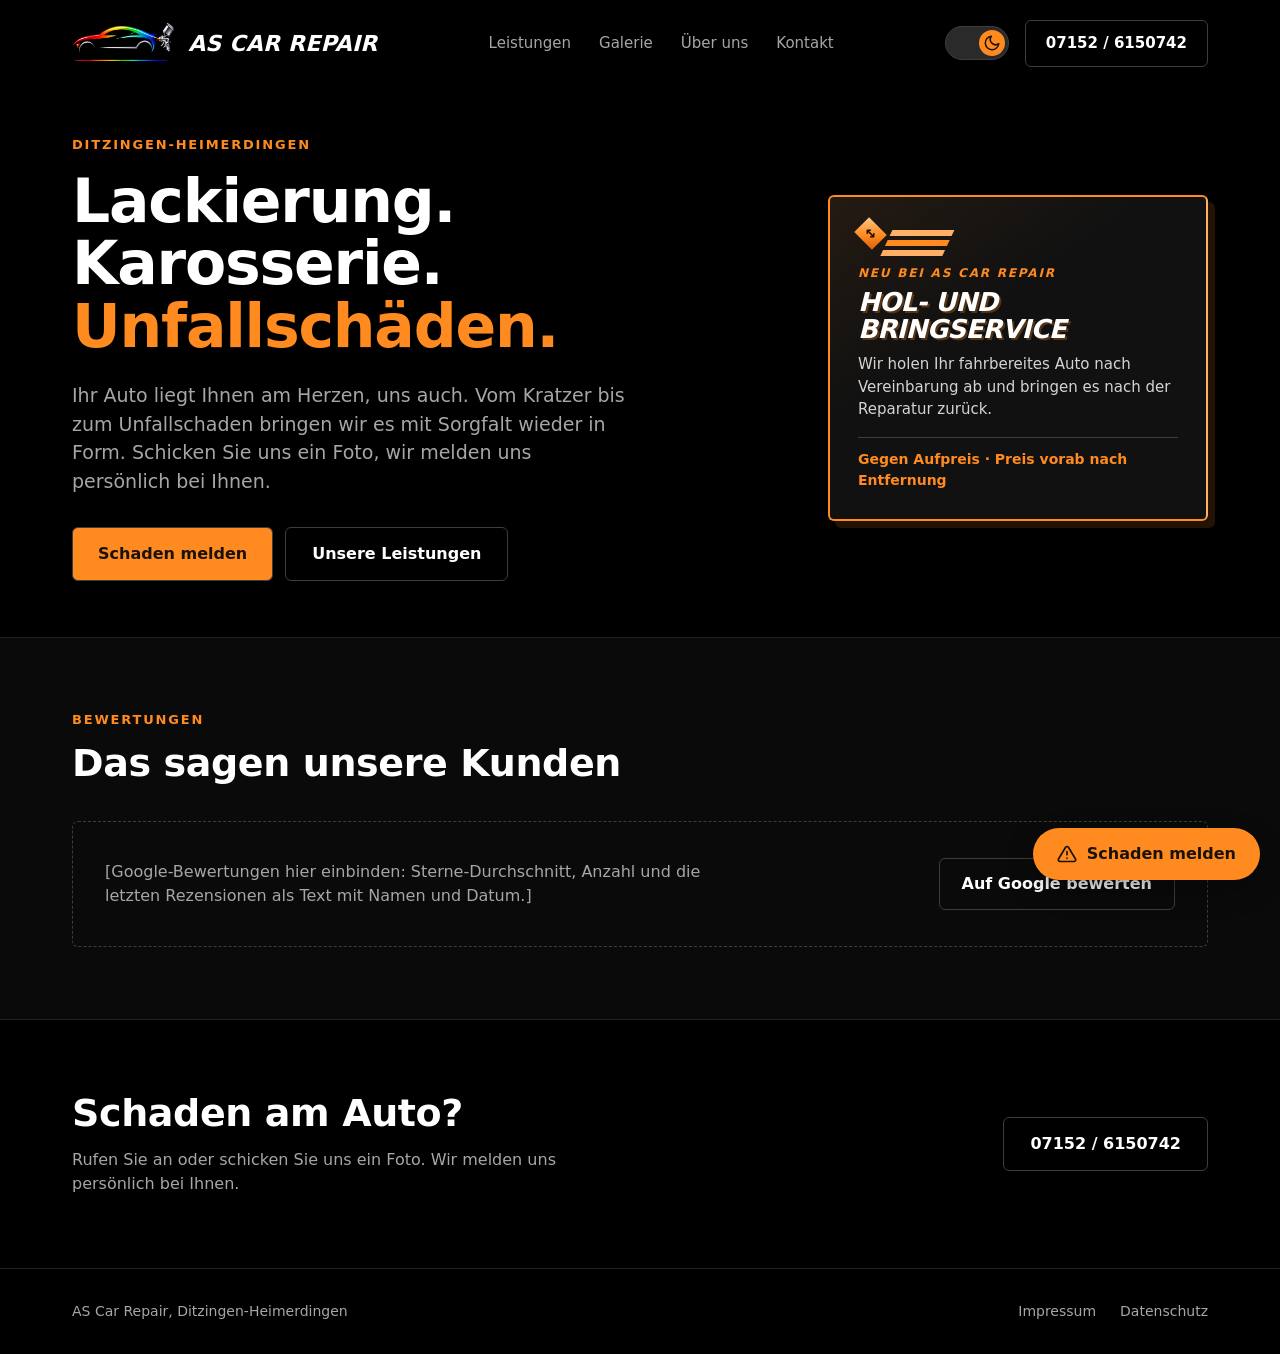
==== index.html @ 341b3e5f "Neues Farbschema: Schwarz und Weiß als Grundfarben, Orange als Akzent Co-Authored-By: Claude Sonnet " ====
<!doctype html>
<html lang="de" data-theme="dark">
<head>
<meta charset="utf-8">
<meta name="viewport" content="width=device-width, initial-scale=1">
<meta http-equiv="Content-Security-Policy" content="default-src 'none'; img-src 'self' data:; style-src 'self' 'unsafe-inline'; script-src 'self'; connect-src 'none'; base-uri 'none'; form-action 'none'">
<title>AS Car Repair Ditzingen-Heimerdingen | Lackierung und Karosserie</title>
<meta name="description" content="Kfz-Werkstatt in Ditzingen-Heimerdingen: Fahrzeuglackierung, Karosserieinstandsetzung, Unfallschäden, Felgenreparatur und Oldtimer-Restauration.">
<!-- Vor dem Livegang auf "index, follow" stellen, sobald alle Platzhalter ersetzt sind -->
<meta name="robots" content="noindex, nofollow">
<link rel="canonical" href="https://gkstgt.github.io/as-car-repair/">
<meta name="theme-color" content="#000000">
<link rel="icon" href="favicon.ico" sizes="any">
<link rel="icon" type="image/png" sizes="32x32" href="assets/favicon-32.png">
<link rel="apple-touch-icon" href="assets/apple-touch-icon.png">
<meta property="og:type" content="website">
<meta property="og:locale" content="de_DE">
<meta property="og:site_name" content="AS Car Repair">
<meta property="og:title" content="AS Car Repair Ditzingen-Heimerdingen | Lackierung und Karosserie">
<meta property="og:description" content="Kfz-Werkstatt in Ditzingen-Heimerdingen: Fahrzeuglackierung, Karosserieinstandsetzung, Unfallschäden, Felgenreparatur und Oldtimer-Restauration.">
<meta property="og:url" content="https://gkstgt.github.io/as-car-repair/">
<meta property="og:image" content="https://gkstgt.github.io/as-car-repair/assets/og-image.png">
<meta property="og:image:width" content="1200">
<meta property="og:image:height" content="630">
<meta property="og:image:alt" content="AS Car Repair: Fahrzeug im Regenbogen-Farbverlauf mit Lackierpistole">
<meta name="twitter:card" content="summary_large_image">
<meta name="twitter:title" content="AS Car Repair Ditzingen-Heimerdingen | Lackierung und Karosserie">
<meta name="twitter:description" content="Kfz-Werkstatt in Ditzingen-Heimerdingen: Fahrzeuglackierung, Karosserieinstandsetzung, Unfallschäden, Felgenreparatur und Oldtimer-Restauration.">
<meta name="twitter:image" content="https://gkstgt.github.io/as-car-repair/assets/og-image.png">
<link rel="stylesheet" href="assets/site.css?v=logo-hover-fix">
<script src="assets/site.js"></script>

<script type="application/ld+json">
{
 "@context": "https://schema.org",
 "@graph": [
  {
   "@type": "WebSite",
   "@id": "https://gkstgt.github.io/as-car-repair/#website",
   "url": "https://gkstgt.github.io/as-car-repair/",
   "name": "AS Car Repair",
   "inLanguage": "de-DE",
   "publisher": {
    "@id": "https://gkstgt.github.io/as-car-repair/#business"
   }
  },
  {
   "@type": "AutoBodyShop",
   "@id": "https://gkstgt.github.io/as-car-repair/#business",
   "name": "AS Car Repair",
   "url": "https://gkstgt.github.io/as-car-repair/",
   "description": "Kfz-Werkstatt für Fahrzeuglackierung, Karosserieinstandsetzung und Unfallinstandsetzung in Ditzingen-Heimerdingen.",
   "logo": "https://gkstgt.github.io/as-car-repair/assets/logo-symbol.png",
   "image": "https://gkstgt.github.io/as-car-repair/assets/og-image.png",
   "telephone": "+49 7152 6150742",
   "email": "as.car@gmx.de",
   "address": {
    "@type": "PostalAddress",
    "streetAddress": "Otto-Hahn-Straße 2",
    "postalCode": "71254",
    "addressLocality": "Ditzingen",
    "addressRegion": "Baden-Württemberg",
    "addressCountry": "DE"
   },
   "openingHoursSpecification": [
    {
     "@type": "OpeningHoursSpecification",
     "dayOfWeek": [
      "Monday",
      "Tuesday",
      "Wednesday",
      "Thursday",
      "Friday"
     ],
     "opens": "08:00",
     "closes": "17:00"
    }
   ],
   "hasOfferCatalog": {
    "@type": "OfferCatalog",
    "name": "Leistungen",
    "itemListElement": [
     {
      "@type": "Offer",
      "itemOffered": {
       "@type": "Service",
       "name": "Fahrzeuglackierung"
      }
     },
     {
      "@type": "Offer",
      "itemOffered": {
       "@type": "Service",
       "name": "Unfallschäden und Smart Repair"
      }
     },
     {
      "@type": "Offer",
      "itemOffered": {
       "@type": "Service",
       "name": "Karosserieinstandsetzung und Aufbereitung"
      }
     },
     {
      "@type": "Offer",
      "itemOffered": {
       "@type": "Service",
       "name": "Felgenreparatur"
      }
     },
     {
      "@type": "Offer",
      "itemOffered": {
       "@type": "Service",
       "name": "Oldtimer-Restauration"
      }
     }
    ]
   }
  }
 ]
}
</script>
</head>
<body>
<div style="width:100%;box-sizing:border-box;background:var(--bg);color:var(--fg);font-family:system-ui,-apple-system,'Segoe UI',Roboto,Helvetica,Arial,sans-serif;line-height:1.5;container-type:inline-size">

<!-- Kopfzeile -->
<header style="max-width:1200px;margin:0 auto;padding:20px 32px;box-sizing:border-box;display:flex;flex-wrap:wrap;align-items:center;justify-content:space-between;gap:16px 32px">
<a href="index.html" aria-label="AS Car Repair, Startseite" style="display:flex;align-items:center;gap:14px;flex:0 0 auto">
<img src="assets/logo-symbol.png" alt="" width="102" height="40" style="display:block;height:40px;width:auto">
<span style="font-size:22px;font-weight:800;font-style:italic;letter-spacing:0.01em;color:var(--fg);white-space:nowrap">AS CAR REPAIR</span>
</a>
<nav aria-label="Hauptmenü" style="display:flex;flex-wrap:wrap;gap:8px 28px;font-size:15px;color:var(--muted)">
<a href="leistungen.html">Leistungen</a>
<a href="galerie.html">Galerie</a>
<a href="ueber-uns.html">Über uns</a>
<a href="kontakt.html">Kontakt</a>
</nav>
<div style="display:flex;align-items:center;gap:16px;flex:0 0 auto">
<button type="button" role="switch" id="theme-toggle" aria-checked="true" aria-label="Dunkelmodus" style="position:relative;display:block;flex:0 0 auto;width:64px;height:34px;padding:0;border:1px solid var(--border);border-radius:17px;background:var(--track);cursor:pointer">
<span style="position:absolute;top:3px;left:3px;width:26px;height:26px;border-radius:50%;background:var(--accent);transform:translateX(var(--knobx));transition:transform .55s cubic-bezier(.34,1.5,.5,1),background-color .45s ease;display:block">
<svg viewBox="0 0 24 24" width="18" height="18" fill="none" stroke="#1a1208" stroke-width="2" stroke-linecap="round" stroke-linejoin="round" aria-hidden="true" style="position:absolute;top:4px;left:4px;opacity:var(--sun);transform:rotate(var(--sunrot)) scale(var(--sunscale));transition:opacity .35s ease,transform .55s cubic-bezier(.34,1.3,.5,1)"><circle cx="12" cy="12" r="4"></circle><path d="M12 2v2M12 20v2M4.9 4.9l1.4 1.4M17.7 17.7l1.4 1.4M2 12h2M20 12h2M4.9 19.1l1.4-1.4M17.7 6.3l1.4-1.4"></path></svg>
<svg viewBox="0 0 24 24" width="18" height="18" fill="none" stroke="#1a1208" stroke-width="2" stroke-linecap="round" stroke-linejoin="round" aria-hidden="true" style="position:absolute;top:4px;left:4px;opacity:var(--moon);transform:rotate(var(--moonrot)) scale(var(--moonscale));transition:opacity .35s ease,transform .55s cubic-bezier(.34,1.3,.5,1)"><path d="M21 12.8A9 9 0 1 1 11.2 3a7 7 0 0 0 9.8 9.8z"></path></svg>
</span>
</button>
<a href="tel:+4971526150742" style="display:inline-block;padding:11px 20px;border:1px solid var(--border);border-radius:6px;font-weight:600;font-size:15px;color:var(--fg);white-space:nowrap">07152 / 6150742</a>
</div>
</header>

<main id="inhalt">
<section aria-labelledby="h-oben" id="oben" style="max-width:1200px;margin:0 auto;padding:48px 32px 56px;box-sizing:border-box">
<div style="display:flex;flex-wrap:wrap;align-items:center;gap:40px 48px">
<div style="flex:1 1 440px;min-width:0">
<div style="font-size:13px;font-weight:700;letter-spacing:0.14em;text-transform:uppercase;color:var(--acctext)">Ditzingen-Heimerdingen</div>
<h1 id="h-oben" style="margin:16px 0 0;font-size:clamp(34px,6cqi,60px);line-height:1.04;font-weight:800;letter-spacing:-0.02em;text-wrap:balance">
<span style="display:block">Lackierung.</span>
<span style="display:block">Karosserie.</span>
<span style="display:block;color:var(--acctext)">Unfallschäden.</span>
</h1>
<p style="margin:24px 0 0;max-width:46ch;font-size:19px;color:var(--muted)">Ihr Auto liegt Ihnen am Herzen, uns auch. Vom Kratzer bis zum Unfallschaden bringen wir es mit Sorgfalt wieder in Form. Schicken Sie uns ein Foto, wir melden uns persönlich bei Ihnen.</p>
<div style="margin-top:32px;display:flex;flex-wrap:wrap;gap:12px">
<a href="kontakt.html" style="display:inline-block;padding:14px 25px;border:1px solid var(--border);border-radius:6px;background:var(--accent);color:#1a1208;font-weight:700;font-size:16px">Schaden melden</a><a href="leistungen.html" style="display:inline-block;padding:14px 26px;border:1px solid var(--border);border-radius:6px;font-weight:600;font-size:16px;color:var(--fg)">Unsere Leistungen</a></div>
</div>
<aside aria-labelledby="h-holbring" style="flex:0 1 380px;min-width:0;box-sizing:border-box;padding:26px 28px 28px;border:2px solid var(--accent);border-right-color:#ffb066;border-radius:6px;background:linear-gradient(145deg,color-mix(in srgb,var(--accent) 8%,var(--surface)),var(--surface) 38%);box-shadow:7px 7px 0 color-mix(in srgb,var(--accent) 14%,transparent)">
<div aria-hidden="true" style="display:flex;align-items:center;gap:8px"><span style="display:flex;align-items:center;justify-content:center;width:25px;height:21px;transform:rotate(45deg);background:linear-gradient(135deg,#ffc58a,var(--accent) 55%,#d9620a);color:#1a1208;font-size:14px;font-weight:900">↔</span><span style="width:62px;height:6px;transform:skewX(-25deg);background:#ffb066;box-shadow:0 10px 0 var(--accent),0 20px 0 #ffb066"></span></div>
<div style="margin-top:20px;font-size:12px;font-weight:800;font-style:italic;letter-spacing:0.15em;color:var(--acctext)">NEU BEI AS CAR REPAIR</div>
<h2 id="h-holbring" style="margin:7px 0 10px;font-size:26px;line-height:1.05;font-weight:900;font-style:italic;letter-spacing:-0.025em;text-transform:uppercase;text-shadow:2px 2px 0 color-mix(in srgb,var(--accent) 28%,transparent)">Hol- und Bringservice</h2>
<p style="margin:0;color:var(--fg2);font-size:15px">Wir holen Ihr fahrbereites Auto nach Vereinbarung ab und bringen es nach der Reparatur zurück.</p>
<p style="margin:16px 0 0;padding-top:11px;border-top:1px solid var(--border);color:var(--acctext);font-size:14px;font-weight:800">Gegen Aufpreis · Preis vorab nach Entfernung</p>
</aside>
</div>
</section>
<section aria-labelledby="h-bewertungen" id="bewertungen" style="border-top:1px solid var(--line);background:var(--bg2)">
<div style="max-width:1200px;margin:0 auto;padding:72px 32px;box-sizing:border-box">
<div style="font-size:13px;font-weight:700;letter-spacing:0.14em;text-transform:uppercase;color:var(--acctext)">Bewertungen</div>
<h2 id="h-bewertungen" style="margin:12px 0 0;font-size:clamp(26px,3.2cqi,38px);line-height:1.15;font-weight:800;letter-spacing:-0.01em;text-wrap:balance">Das sagen unsere Kunden</h2>
<div style="margin-top:36px;padding:36px 32px;border:1px dashed var(--border);border-radius:6px;display:flex;flex-wrap:wrap;align-items:center;justify-content:space-between;gap:20px 32px">
<p style="margin:0;flex:1 1 380px;min-width:0;color:var(--muted);max-width:60ch">[Google-Bewertungen hier einbinden: Sterne-Durchschnitt, Anzahl und die letzten Rezensionen als Text mit Namen und Datum.]</p>
<a href="kontakt.html" style="flex:0 0 auto;display:inline-block;padding:13px 22px;border:1px solid var(--border);border-radius:6px;font-weight:600;color:var(--fg)">Auf Google bewerten</a>
</div>
</div>
</section>
<section aria-labelledby="h-cta" style="border-top:1px solid var(--line)"><div style="max-width:1200px;margin:0 auto;padding:72px 32px;box-sizing:border-box;display:flex;flex-wrap:wrap;align-items:center;justify-content:space-between;gap:24px 40px"><div style="flex:1 1 380px;min-width:0"><h2 id="h-cta" style="margin:0;font-size:clamp(26px,3.2cqi,38px);line-height:1.15;font-weight:800;letter-spacing:-0.01em;text-wrap:balance">Schaden am Auto?</h2><p style="margin:12px 0 0;color:var(--muted);max-width:52ch">Rufen Sie an oder schicken Sie uns ein Foto. Wir melden uns persönlich bei Ihnen.</p></div><div style="display:flex;flex-wrap:wrap;gap:12px"><a href="tel:+4971526150742" style="display:inline-block;padding:14px 26px;border:1px solid var(--border);border-radius:6px;font-weight:600;font-size:16px;color:var(--fg)">07152 / 6150742</a></div></div></section>
</main>

<!-- Fußzeile -->
<footer style="border-top:1px solid var(--line)">
<div style="max-width:1200px;margin:0 auto;padding:32px;box-sizing:border-box;display:flex;flex-wrap:wrap;align-items:center;justify-content:space-between;gap:16px 32px;font-size:14px;color:var(--muted)">
<div>AS Car Repair, Ditzingen-Heimerdingen</div>
<div style="display:flex;flex-wrap:wrap;gap:8px 24px">
<a href="impressum.html">Impressum</a>
<a href="datenschutz.html">Datenschutz</a>
</div>
</div>
</footer>

</div>
<div class="sm-dock">
<a class="sm-call" href="tel:+4971526150742" aria-label="Anrufen: 07152 6150742"><svg viewBox="0 0 24 24" width="20" height="20" fill="none" stroke="currentColor" stroke-width="2" stroke-linecap="round" stroke-linejoin="round" aria-hidden="true"><path d="M22 16.9v3a2 2 0 0 1-2.2 2 19.8 19.8 0 0 1-8.6-3.1 19.5 19.5 0 0 1-6-6A19.8 19.8 0 0 1 2.1 4.2 2 2 0 0 1 4.1 2h3a2 2 0 0 1 2 1.7c.1 1 .4 1.9.7 2.8a2 2 0 0 1-.5 2.1L8.1 9.9a16 16 0 0 0 6 6l1.3-1.3a2 2 0 0 1 2.1-.4c.9.3 1.8.6 2.8.7a2 2 0 0 1 1.7 2z"/></svg><span>Anrufen</span></a>
<a class="sm-btn" href="kontakt.html"><svg viewBox="0 0 24 24" width="20" height="20" fill="none" stroke="currentColor" stroke-width="2" stroke-linecap="round" stroke-linejoin="round" aria-hidden="true"><path d="M10.3 3.9 1.8 18a2 2 0 0 0 1.7 3h17a2 2 0 0 0 1.7-3L13.7 3.9a2 2 0 0 0-3.4 0z"/><path d="M12 9v4M12 17h.01"/></svg><span>Schaden melden</span></a>
</div>
</body>
</html>
---- assets/site.css ----
:root{--accent:#ff8a1f;color-scheme:dark;
--bg:#000000;--bg2:#0a0a0a;--surface:#111111;--hatch1:#181818;--hatch2:#111111;--line:#222222;--line2:#2a2a2a;--border:#3d3d3d;--fg:#ffffff;--fg2:#d4d4d4;--muted:#a6a6a6;--acctext:var(--accent);--hover:#ffffff;--track:#2a2a2a;--glass:rgba(255,255,255,.06);--glass-hover:rgba(255,255,255,.10);--glassborder:rgba(255,255,255,.22);--knobx:30px;--moon:1;--moonrot:0deg;--moonscale:1;--sun:0;--sunrot:-90deg;--sunscale:0.4}
:root[data-theme="light"]{color-scheme:light;
--bg:#ffffff;--bg2:#f5f5f5;--surface:#ffffff;--hatch1:#e8e8e8;--hatch2:#f0f0f0;--line:#e3e3e3;--line2:#d9d9d9;--border:#bdbdbd;--fg:#000000;--fg2:#2b2b2b;--muted:#595959;--acctext:color-mix(in srgb,var(--accent) 62%,#000000);--hover:#000000;--track:#d9d9d9;--glass:rgba(255,255,255,.55);--glass-hover:rgba(255,255,255,.85);--glassborder:rgba(0,0,0,.16);--knobx:0px;--moon:0;--moonrot:90deg;--moonscale:0.4;--sun:1;--sunrot:0deg;--sunscale:1}
html{scroll-behavior:smooth}
body{margin:0;background:var(--bg)}
a{color:inherit;text-decoration:none}
a:hover{color:var(--hover)}
a:focus-visible,input:focus-visible,textarea:focus-visible,button:focus-visible{outline:2px solid var(--acctext);outline-offset:2px}
*{transition:background-color .45s ease,color .45s ease,border-color .45s ease}
.card{border:2px solid var(--glassborder);border-radius:16px;background:var(--glass);-webkit-backdrop-filter:blur(18px) saturate(1.5);backdrop-filter:blur(18px) saturate(1.5);transition:transform .35s cubic-bezier(.2,.8,.2,1),border-color .3s ease,box-shadow .35s ease,background-color .35s ease}
.card:hover{transform:translateY(-6px);border-color:var(--acctext);background:var(--glass-hover);box-shadow:0 20px 44px -16px rgba(0,0,0,.45),0 0 36px -8px var(--acctext)}
@media (prefers-reduced-motion:reduce){*{transition:none!important;scroll-behavior:auto}}
.legal{max-width:760px;margin:0 auto;padding:40px 32px 72px;box-sizing:border-box;line-height:1.65}
.legal h1{font-size:clamp(28px,6cqi,40px);line-height:1.1;font-weight:800;letter-spacing:-0.01em;margin:0 0 24px}
.legal h2{font-size:20px;font-weight:700;margin:36px 0 8px}
.legal p,.legal li{color:var(--fg2);margin:8px 0}
.legal ul{padding-left:22px}
.legal a{color:var(--acctext);text-decoration:underline}
.legal .note{padding:14px 16px;border:1px dashed var(--border);border-radius:6px;color:var(--muted);font-size:15px}


.card{overflow:hidden}

.svc-list{display:grid;grid-template-columns:repeat(6,minmax(0,1fr));gap:16px}
.svc{grid-column:span 2;position:relative;aspect-ratio:4/3;min-width:0;cursor:pointer;outline:none}
.svc:nth-child(n+4){grid-column:span 3;aspect-ratio:2.2/1}
.svc .shot{position:absolute;inset:0;display:block;width:100%;height:100%;object-fit:cover;transition:transform .8s cubic-bezier(.2,.8,.2,1)}
.svc:hover .shot,.svc:focus-within .shot{transform:scale(1.06)}
.svc .info{position:absolute;left:0;right:0;bottom:0;padding:48px 22px 18px;background:linear-gradient(to top,rgba(0,0,0,.92) 0%,rgba(0,0,0,.7) 55%,transparent 100%);transition:padding-top .4s ease}
.svc h3{margin:0;font-size:19px;line-height:1.2;font-weight:700;color:#fff;text-wrap:balance}
.svc p{margin:0;max-height:0;opacity:0;overflow:hidden;color:rgba(255,255,255,.86);font-size:15px;line-height:1.55;transform:translateY(8px);transition:max-height .5s cubic-bezier(.2,.8,.2,1),opacity .35s ease,margin .4s ease,transform .5s cubic-bezier(.2,.8,.2,1)}
.svc:hover p,.svc:focus-within p,.svc:focus p{max-height:12em;opacity:1;margin-top:10px;transform:none}
.svc:hover .info,.svc:focus-within .info{background:linear-gradient(to top,rgba(0,0,0,.96) 0%,rgba(0,0,0,.9) 70%,rgba(0,0,0,.5) 100%)}
.svc .plus{position:absolute;top:14px;right:14px;width:30px;height:30px;border-radius:50%;background:rgba(0,0,0,.55);border:1px solid rgba(255,255,255,.4);color:#fff;display:flex;align-items:center;justify-content:center;font-size:18px;line-height:1;transition:transform .4s ease,background-color .3s}
.svc:hover .plus,.svc:focus-within .plus{transform:rotate(45deg);background:var(--accent);color:#1a1208;border-color:transparent}
.svc:focus-visible{box-shadow:0 0 0 3px var(--accent)}
@media (max-width:900px){.svc-list{grid-template-columns:repeat(2,minmax(0,1fr))}.svc,.svc:nth-child(n+4){grid-column:span 1;aspect-ratio:4/3}.svc:last-child{grid-column:span 2;aspect-ratio:16/9}}
@media (max-width:560px){.svc-list{grid-template-columns:minmax(0,1fr)}.svc:last-child{grid-column:span 1}.svc,.svc:nth-child(n+4),.svc:last-child{aspect-ratio:16/10}}
@media (max-width:480px){
header[style]{padding:14px 16px!important;gap:12px 16px!important}
header img{height:30px!important}
header a[aria-label] span{font-size:17px!important}
header nav{order:3;width:100%;gap:6px 20px!important;font-size:14px!important}
header a[href^="tel"]{padding:9px 14px!important;font-size:14px!important}
[style*="padding:72px 32px"]{padding:44px 20px!important}
[style*="padding:48px 32px 56px"]{padding:32px 20px 40px!important}
[style*="padding:36px 32px"]{padding:28px 20px!important}
.legal{padding:28px 20px 56px}
}
@media (max-width:360px){header a[aria-label] span{font-size:15px!important}}
@media (max-width:900px){header nav{order:3;width:100%}}
.legal h1{font-size:clamp(22px,7vw,40px);overflow-wrap:anywhere;hyphens:auto}
header a[aria-label^="AS Car Repair,"]{position:relative;z-index:1;transform-origin:left center;transition:transform .2s ease}
header a[aria-label^="AS Car Repair,"]:hover,header a[aria-label^="AS Car Repair,"]:focus-visible{transform:scale(1.15)}
header nav a{position:relative;padding:4px 0;transition:color .2s}
header nav a:hover,header nav a[aria-current]{color:var(--fg)}
header nav a[aria-current]::after{content:"";position:absolute;left:0;right:0;bottom:-2px;height:2px;border-radius:2px;background:var(--accent)}
.gal{margin-top:36px;display:grid;grid-template-columns:repeat(auto-fill,minmax(min(100%,260px),1fr));gap:16px}
.gal-item{margin:0;overflow:hidden;border-radius:12px;border:1px solid var(--line2)}
.gal-item img{display:block;width:100%;aspect-ratio:4/3;object-fit:cover;transition:transform .6s cubic-bezier(.2,.8,.2,1)}
.gal-item:hover img{transform:scale(1.05)}
.gal-ph{aspect-ratio:4/3;display:flex;align-items:center;justify-content:center;text-align:center;padding:16px;box-sizing:border-box;color:var(--muted);font-size:15px;background:repeating-linear-gradient(135deg,var(--hatch1) 0 14px,var(--hatch2) 14px 28px)}
.svc{scroll-margin-top:24px}
.sm-dock{position:fixed;z-index:50;right:max(20px,env(safe-area-inset-right,0px));bottom:max(20px,env(safe-area-inset-bottom,0px));display:flex;gap:10px;align-items:stretch}
.sm-btn,.sm-call{display:inline-flex;align-items:center;justify-content:center;gap:10px;border-radius:999px;font-weight:700;font-size:16px;line-height:1;white-space:nowrap;transition:transform .3s cubic-bezier(.2,.8,.2,1),box-shadow .3s ease,background-color .3s}
.sm-btn{padding:16px 24px;background:var(--accent);color:#1a1208;box-shadow:0 10px 30px -8px rgba(0,0,0,.55),0 0 0 0 var(--accent);animation:smpulse 3.2s ease-out infinite}
.sm-btn:hover{transform:translateY(-3px);box-shadow:0 16px 36px -8px rgba(0,0,0,.6),0 0 28px -4px var(--accent);animation:none}
.sm-call{display:none;padding:16px 20px;background:var(--surface);color:var(--fg);border:1px solid var(--border)}
@keyframes smpulse{0%{box-shadow:0 10px 30px -8px rgba(0,0,0,.55),0 0 0 0 color-mix(in srgb,var(--accent) 55%,transparent)}70%,100%{box-shadow:0 10px 30px -8px rgba(0,0,0,.55),0 0 0 16px transparent}}
@media (prefers-reduced-motion:reduce){.sm-btn{animation:none}}
@media (max-width:700px){
.sm-dock{left:0;right:0;bottom:0;padding:10px max(12px,env(safe-area-inset-right,0px)) max(10px,env(safe-area-inset-bottom,0px)) max(12px,env(safe-area-inset-left,0px));background:color-mix(in srgb,var(--bg) 82%,transparent);-webkit-backdrop-filter:blur(14px);backdrop-filter:blur(14px);border-top:1px solid var(--line2)}
.sm-btn{flex:1 1 auto;border-radius:12px;animation:none;box-shadow:none}
.sm-call{display:inline-flex;border-radius:12px}
.sm-call span{position:absolute;width:1px;height:1px;overflow:hidden;clip:rect(0 0 0 0)}
.sm-call{padding:16px 18px}
body{padding-bottom:84px}
}
.sm-dock{font-family:system-ui,-apple-system,'Segoe UI',Roboto,Helvetica,Arial,sans-serif}
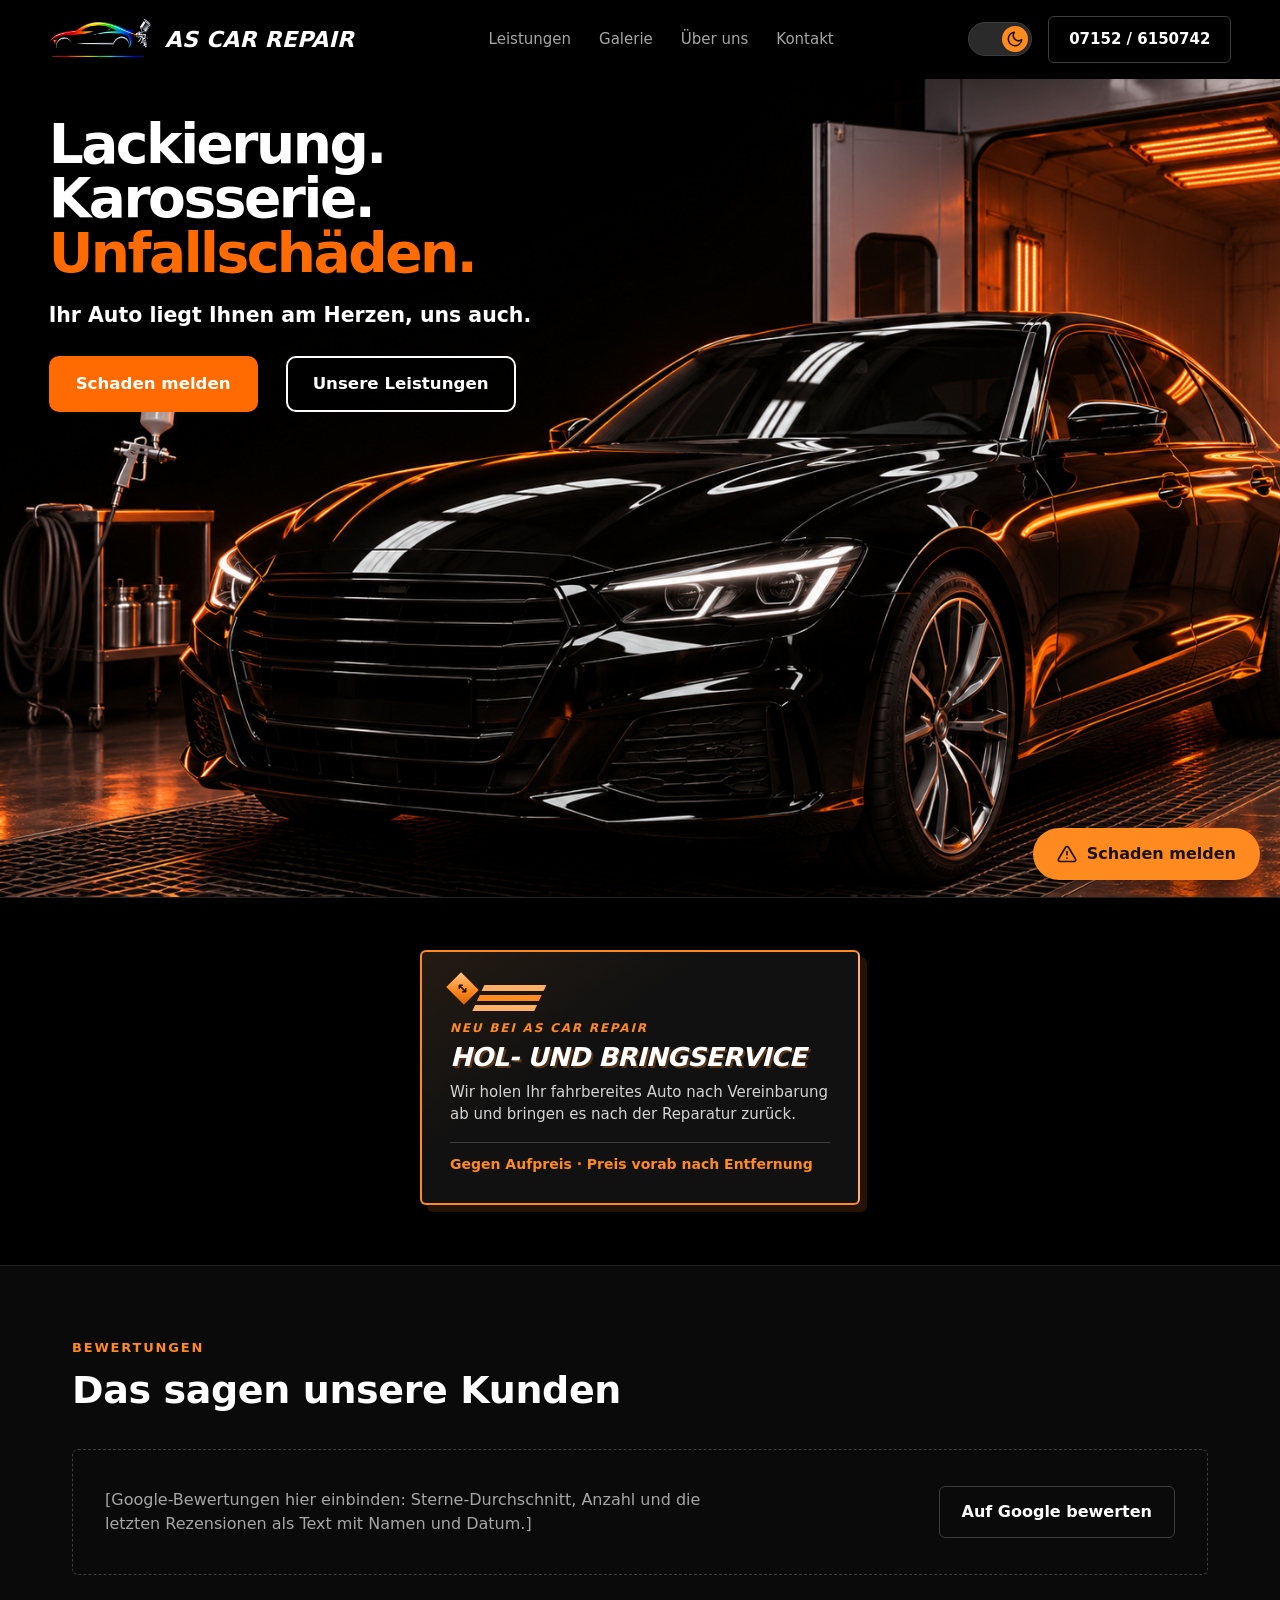
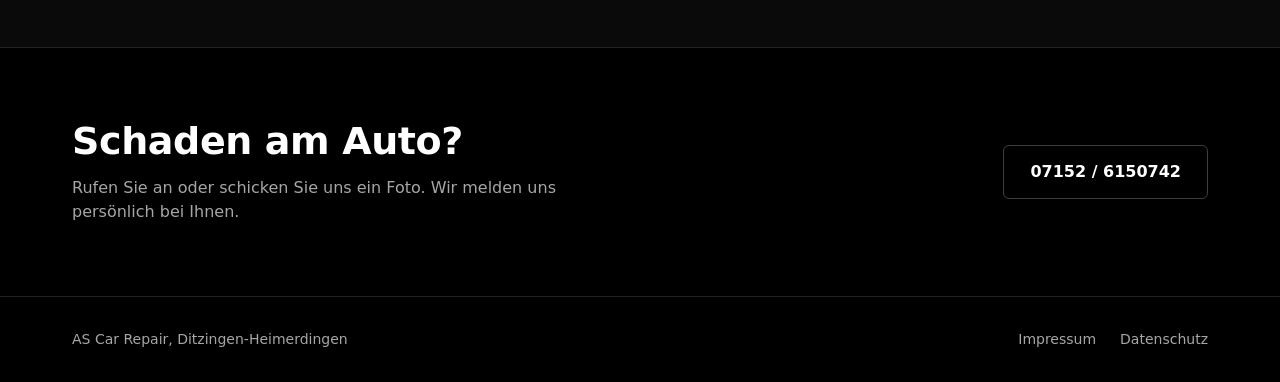
==== commit 2a11ffa4: "Startseite mit Bildmotiv für Hell- und Dunkelmodus" ====
--- a/index.html
+++ b/index.html
@@ -27,7 +27,7 @@
 <meta name="twitter:title" content="AS Car Repair Ditzingen-Heimerdingen | Lackierung und Karosserie">
 <meta name="twitter:description" content="Kfz-Werkstatt in Ditzingen-Heimerdingen: Fahrzeuglackierung, Karosserieinstandsetzung, Unfallschäden, Felgenreparatur und Oldtimer-Restauration.">
 <meta name="twitter:image" content="https://gkstgt.github.io/as-car-repair/assets/og-image.png">
-<link rel="stylesheet" href="assets/site.css?v=logo-hover-fix">
+<link rel="stylesheet" href="assets/site.css?v=hero-themes-1">
 <script src="assets/site.js"></script>
 
 <script type="application/ld+json">
@@ -126,7 +126,7 @@
 <div style="width:100%;box-sizing:border-box;background:var(--bg);color:var(--fg);font-family:system-ui,-apple-system,'Segoe UI',Roboto,Helvetica,Arial,sans-serif;line-height:1.5;container-type:inline-size">
 
 <!-- Kopfzeile -->
-<header style="max-width:1200px;margin:0 auto;padding:20px 32px;box-sizing:border-box;display:flex;flex-wrap:wrap;align-items:center;justify-content:space-between;gap:16px 32px">
+<header style="width:100%;margin:0 auto;padding:16px clamp(24px,3.8vw,64px);box-sizing:border-box;display:flex;flex-wrap:wrap;align-items:center;justify-content:space-between;gap:16px 32px">
 <a href="index.html" aria-label="AS Car Repair, Startseite" style="display:flex;align-items:center;gap:14px;flex:0 0 auto">
 <img src="assets/logo-symbol.png" alt="" width="102" height="40" style="display:block;height:40px;width:auto">
 <span style="font-size:22px;font-weight:800;font-style:italic;letter-spacing:0.01em;color:var(--fg);white-space:nowrap">AS CAR REPAIR</span>
@@ -149,27 +149,28 @@
 </header>
 
 <main id="inhalt">
-<section aria-labelledby="h-oben" id="oben" style="max-width:1200px;margin:0 auto;padding:48px 32px 56px;box-sizing:border-box">
-<div style="display:flex;flex-wrap:wrap;align-items:center;gap:40px 48px">
-<div style="flex:1 1 440px;min-width:0">
-<div style="font-size:13px;font-weight:700;letter-spacing:0.14em;text-transform:uppercase;color:var(--acctext)">Ditzingen-Heimerdingen</div>
-<h1 id="h-oben" style="margin:16px 0 0;font-size:clamp(34px,6cqi,60px);line-height:1.04;font-weight:800;letter-spacing:-0.02em;text-wrap:balance">
-<span style="display:block">Lackierung.</span>
-<span style="display:block">Karosserie.</span>
-<span style="display:block;color:var(--acctext)">Unfallschäden.</span>
+<section aria-labelledby="h-oben" id="oben" class="hero">
+<div class="hero-content">
+<h1 id="h-oben">
+<span>Lackierung.</span>
+<span>Karosserie.</span>
+<span class="hero-accent">Unfallschäden.</span>
 </h1>
-<p style="margin:24px 0 0;max-width:46ch;font-size:19px;color:var(--muted)">Ihr Auto liegt Ihnen am Herzen, uns auch. Vom Kratzer bis zum Unfallschaden bringen wir es mit Sorgfalt wieder in Form. Schicken Sie uns ein Foto, wir melden uns persönlich bei Ihnen.</p>
-<div style="margin-top:32px;display:flex;flex-wrap:wrap;gap:12px">
-<a href="kontakt.html" style="display:inline-block;padding:14px 25px;border:1px solid var(--border);border-radius:6px;background:var(--accent);color:#1a1208;font-weight:700;font-size:16px">Schaden melden</a><a href="leistungen.html" style="display:inline-block;padding:14px 26px;border:1px solid var(--border);border-radius:6px;font-weight:600;font-size:16px;color:var(--fg)">Unsere Leistungen</a></div>
-</div>
-<aside aria-labelledby="h-holbring" style="flex:0 1 380px;min-width:0;box-sizing:border-box;padding:26px 28px 28px;border:2px solid var(--accent);border-right-color:#ffb066;border-radius:6px;background:linear-gradient(145deg,color-mix(in srgb,var(--accent) 8%,var(--surface)),var(--surface) 38%);box-shadow:7px 7px 0 color-mix(in srgb,var(--accent) 14%,transparent)">
+<p>Ihr Auto liegt Ihnen am Herzen, uns auch.</p>
+<div class="hero-actions">
+<a class="hero-primary" href="kontakt.html">Schaden melden</a>
+<a class="hero-secondary" href="leistungen.html">Unsere Leistungen</a>
+</div>
+</div>
+</section>
+<section aria-labelledby="h-holbring" class="pickup-section">
+<aside class="pickup-card" aria-labelledby="h-holbring" style="box-sizing:border-box;padding:26px 28px 28px;border:2px solid var(--accent);border-right-color:#ffb066;border-radius:6px;background:linear-gradient(145deg,color-mix(in srgb,var(--accent) 8%,var(--surface)),var(--surface) 38%);box-shadow:7px 7px 0 color-mix(in srgb,var(--accent) 14%,transparent)">
 <div aria-hidden="true" style="display:flex;align-items:center;gap:8px"><span style="display:flex;align-items:center;justify-content:center;width:25px;height:21px;transform:rotate(45deg);background:linear-gradient(135deg,#ffc58a,var(--accent) 55%,#d9620a);color:#1a1208;font-size:14px;font-weight:900">↔</span><span style="width:62px;height:6px;transform:skewX(-25deg);background:#ffb066;box-shadow:0 10px 0 var(--accent),0 20px 0 #ffb066"></span></div>
 <div style="margin-top:20px;font-size:12px;font-weight:800;font-style:italic;letter-spacing:0.15em;color:var(--acctext)">NEU BEI AS CAR REPAIR</div>
 <h2 id="h-holbring" style="margin:7px 0 10px;font-size:26px;line-height:1.05;font-weight:900;font-style:italic;letter-spacing:-0.025em;text-transform:uppercase;text-shadow:2px 2px 0 color-mix(in srgb,var(--accent) 28%,transparent)">Hol- und Bringservice</h2>
 <p style="margin:0;color:var(--fg2);font-size:15px">Wir holen Ihr fahrbereites Auto nach Vereinbarung ab und bringen es nach der Reparatur zurück.</p>
 <p style="margin:16px 0 0;padding-top:11px;border-top:1px solid var(--border);color:var(--acctext);font-size:14px;font-weight:800">Gegen Aufpreis · Preis vorab nach Entfernung</p>
 </aside>
-</div>
 </section>
 <section aria-labelledby="h-bewertungen" id="bewertungen" style="border-top:1px solid var(--line);background:var(--bg2)">
 <div style="max-width:1200px;margin:0 auto;padding:72px 32px;box-sizing:border-box">
--- a/assets/site.css
+++ b/assets/site.css
@@ -78,3 +78,32 @@
 body{padding-bottom:84px}
 }
 .sm-dock{font-family:system-ui,-apple-system,'Segoe UI',Roboto,Helvetica,Arial,sans-serif}
+
+/* Startseite: eigenständige Bildwelt für beide Farbmodi. */
+.hero{position:relative;isolation:isolate;min-height:max(650px,calc(100svh - 82px));box-sizing:border-box;overflow:hidden;background-color:#000;background-image:url("hero-dark.png");background-size:cover;background-position:center center;color:#fff}
+:root[data-theme="light"] .hero{background-color:#fff;background-image:url("hero-light.png");color:#000}
+.hero-content{position:relative;z-index:1;width:min(100%,780px);box-sizing:border-box;padding:clamp(32px,3vw,54px) clamp(24px,3.8vw,64px) 80px}
+.hero h1{margin:0;font-size:clamp(42px,4.3vw,76px);font-weight:850;line-height:.99;letter-spacing:-.045em}
+.hero h1 span{display:block}
+.hero .hero-accent{color:#ff6b00}
+.hero p{margin:22px 0 0;font-size:clamp(18px,1.6vw,26px);font-weight:550;line-height:1.35}
+.hero-actions{display:flex;flex-wrap:wrap;gap:16px 28px;margin-top:26px}
+.hero-actions a{display:inline-flex;min-height:56px;box-sizing:border-box;align-items:center;justify-content:center;padding:10px 25px;border:2px solid currentColor;border-radius:10px;font-size:clamp(16px,1.3vw,21px);font-weight:700;line-height:1.2;transition:transform .2s ease,background-color .2s ease,color .2s ease}
+.hero-actions a:hover{transform:translateY(-2px)}
+.hero-actions .hero-primary{border-color:#ff6b00;background:#ff6b00;color:#fff}
+.hero-actions .hero-primary:hover{background:#e65e00;border-color:#e65e00;color:#fff}
+.hero-actions .hero-secondary{background:color-mix(in srgb,var(--bg) 52%,transparent);color:inherit}
+.hero-actions .hero-secondary:hover{background:color-mix(in srgb,var(--bg) 80%,transparent);color:inherit}
+.pickup-section{display:flex;justify-content:center;padding:52px 24px 60px;background:var(--bg);border-top:1px solid var(--line)}
+.pickup-card{width:min(100%,440px)}
+@media (max-width:700px){
+.hero{min-height:660px;background-size:auto 65%;background-repeat:no-repeat;background-position:55% bottom}
+.hero::before{content:"";position:absolute;inset:0;z-index:0;background:linear-gradient(to bottom,var(--bg) 0%,var(--bg) 32%,color-mix(in srgb,var(--bg) 88%,transparent) 48%,transparent 69%)}
+.hero-content{padding:34px 22px 0}
+.hero h1{font-size:clamp(34px,9vw,52px);line-height:1.02}
+.hero p{font-size:18px;max-width:32ch}
+.hero-actions{gap:10px;margin-top:22px}
+.hero-actions a{min-height:46px;padding:9px 15px;font-size:15px;border-radius:8px}
+.pickup-section{padding:34px 20px 42px}
+}
+@media (max-width:380px){.hero{min-height:620px;background-size:auto 59%}.hero-actions a{font-size:14px;padding:8px 11px}}
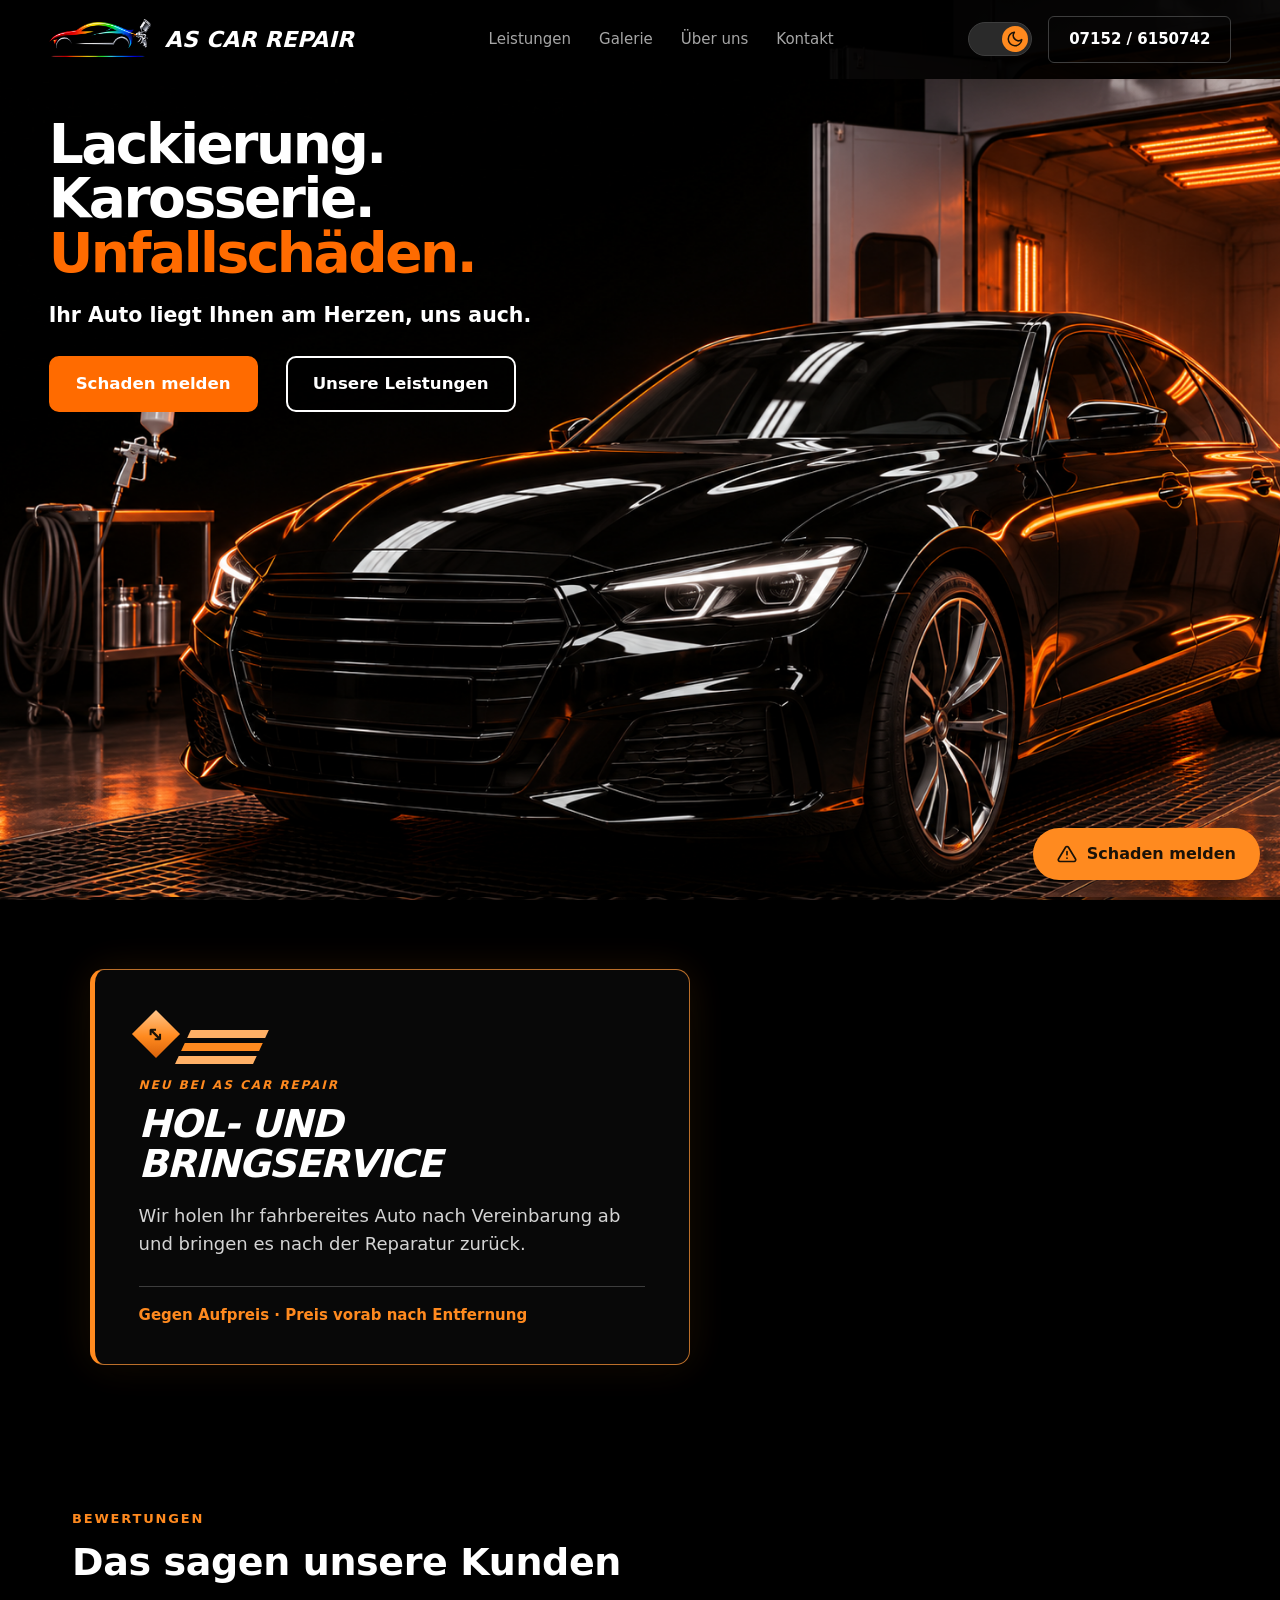
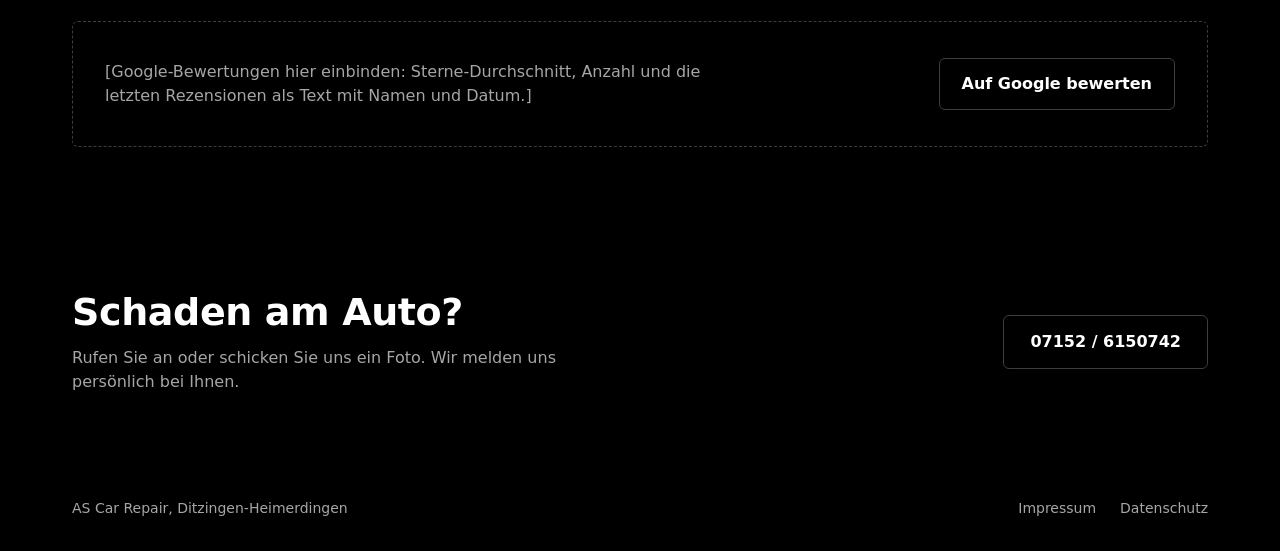
==== commit 301cfcf1: "Startseite mit durchgehender Werkstattszene und Servicekarte" ====
--- a/index.html
+++ b/index.html
@@ -27,7 +27,7 @@
 <meta name="twitter:title" content="AS Car Repair Ditzingen-Heimerdingen | Lackierung und Karosserie">
 <meta name="twitter:description" content="Kfz-Werkstatt in Ditzingen-Heimerdingen: Fahrzeuglackierung, Karosserieinstandsetzung, Unfallschäden, Felgenreparatur und Oldtimer-Restauration.">
 <meta name="twitter:image" content="https://gkstgt.github.io/as-car-repair/assets/og-image.png">
-<link rel="stylesheet" href="assets/site.css?v=hero-themes-1">
+<link rel="stylesheet" href="assets/site.css?v=full-scene-1">
 <script src="assets/site.js"></script>
 
 <script type="application/ld+json">
@@ -122,8 +122,8 @@
 }
 </script>
 </head>
-<body>
-<div style="width:100%;box-sizing:border-box;background:var(--bg);color:var(--fg);font-family:system-ui,-apple-system,'Segoe UI',Roboto,Helvetica,Arial,sans-serif;line-height:1.5;container-type:inline-size">
+<body class="interior-body home-body">
+<div class="interior-page" style="width:100%;box-sizing:border-box;background:var(--bg);color:var(--fg);font-family:system-ui,-apple-system,'Segoe UI',Roboto,Helvetica,Arial,sans-serif;line-height:1.5;container-type:inline-size">
 
 <!-- Kopfzeile -->
 <header style="width:100%;margin:0 auto;padding:16px clamp(24px,3.8vw,64px);box-sizing:border-box;display:flex;flex-wrap:wrap;align-items:center;justify-content:space-between;gap:16px 32px">
@@ -164,12 +164,12 @@
 </div>
 </section>
 <section aria-labelledby="h-holbring" class="pickup-section">
-<aside class="pickup-card" aria-labelledby="h-holbring" style="box-sizing:border-box;padding:26px 28px 28px;border:2px solid var(--accent);border-right-color:#ffb066;border-radius:6px;background:linear-gradient(145deg,color-mix(in srgb,var(--accent) 8%,var(--surface)),var(--surface) 38%);box-shadow:7px 7px 0 color-mix(in srgb,var(--accent) 14%,transparent)">
-<div aria-hidden="true" style="display:flex;align-items:center;gap:8px"><span style="display:flex;align-items:center;justify-content:center;width:25px;height:21px;transform:rotate(45deg);background:linear-gradient(135deg,#ffc58a,var(--accent) 55%,#d9620a);color:#1a1208;font-size:14px;font-weight:900">↔</span><span style="width:62px;height:6px;transform:skewX(-25deg);background:#ffb066;box-shadow:0 10px 0 var(--accent),0 20px 0 #ffb066"></span></div>
-<div style="margin-top:20px;font-size:12px;font-weight:800;font-style:italic;letter-spacing:0.15em;color:var(--acctext)">NEU BEI AS CAR REPAIR</div>
-<h2 id="h-holbring" style="margin:7px 0 10px;font-size:26px;line-height:1.05;font-weight:900;font-style:italic;letter-spacing:-0.025em;text-transform:uppercase;text-shadow:2px 2px 0 color-mix(in srgb,var(--accent) 28%,transparent)">Hol- und Bringservice</h2>
-<p style="margin:0;color:var(--fg2);font-size:15px">Wir holen Ihr fahrbereites Auto nach Vereinbarung ab und bringen es nach der Reparatur zurück.</p>
-<p style="margin:16px 0 0;padding-top:11px;border-top:1px solid var(--border);color:var(--acctext);font-size:14px;font-weight:800">Gegen Aufpreis · Preis vorab nach Entfernung</p>
+<aside class="pickup-card" aria-labelledby="h-holbring">
+<div class="pickup-mark" aria-hidden="true"><span class="pickup-mark-arrow">↔</span><span class="pickup-mark-stripes"></span></div>
+<div class="pickup-eyebrow">NEU BEI AS CAR REPAIR</div>
+<h2 id="h-holbring">Hol- und Bringservice</h2>
+<p class="pickup-description">Wir holen Ihr fahrbereites Auto nach Vereinbarung ab und bringen es nach der Reparatur zurück.</p>
+<p class="pickup-price">Gegen Aufpreis · Preis vorab nach Entfernung</p>
 </aside>
 </section>
 <section aria-labelledby="h-bewertungen" id="bewertungen" style="border-top:1px solid var(--line);background:var(--bg2)">
--- a/assets/site.css
+++ b/assets/site.css
@@ -94,8 +94,16 @@
 .hero-actions .hero-primary:hover{background:#e65e00;border-color:#e65e00;color:#fff}
 .hero-actions .hero-secondary{background:color-mix(in srgb,var(--bg) 52%,transparent);color:inherit}
 .hero-actions .hero-secondary:hover{background:color-mix(in srgb,var(--bg) 80%,transparent);color:inherit}
-.pickup-section{display:flex;justify-content:center;padding:52px 24px 60px;background:var(--bg);border-top:1px solid var(--line)}
-.pickup-card{width:min(100%,440px)}
+.pickup-section{display:flex;align-items:center;min-height:520px;box-sizing:border-box;padding:72px clamp(32px,7vw,140px);background:transparent}
+.pickup-card{position:relative;width:min(100%,600px);box-sizing:border-box;padding:40px 44px 38px;border:1px solid color-mix(in srgb,var(--accent) 65%,var(--border));border-left:5px solid var(--accent);border-radius:14px;background:rgba(10,10,10,.84);-webkit-backdrop-filter:blur(14px);backdrop-filter:blur(14px);box-shadow:0 30px 70px rgba(0,0,0,.48),0 0 42px color-mix(in srgb,var(--accent) 12%,transparent)}
+:root[data-theme="light"] .pickup-card{background:rgba(255,255,255,.88);box-shadow:0 30px 70px rgba(0,0,0,.16),0 0 42px color-mix(in srgb,var(--accent) 12%,transparent)}
+.pickup-mark{display:flex;align-items:center;gap:16px;height:48px}
+.pickup-mark-arrow{display:flex;align-items:center;justify-content:center;width:34px;height:34px;transform:rotate(45deg);background:linear-gradient(135deg,#ffc58a,var(--accent) 55%,#d9620a);color:#1a1208;font-size:20px;font-weight:900}
+.pickup-mark-stripes{display:block;width:78px;height:8px;transform:skewX(-25deg);background:#ffb066;box-shadow:0 13px 0 var(--accent),0 26px 0 #ffb066}
+.pickup-eyebrow{margin-top:18px;color:var(--acctext);font-size:12px;font-style:italic;font-weight:800;letter-spacing:.16em}
+.pickup-card h2{margin:10px 0 18px;font-size:clamp(30px,3vw,43px);font-style:italic;font-weight:900;letter-spacing:-.035em;line-height:1.05;text-transform:uppercase;text-wrap:balance}
+.pickup-description{margin:0;max-width:45ch;color:var(--fg2);font-size:18px;line-height:1.55}
+.pickup-price{margin:28px 0 0;padding-top:17px;border-top:1px solid var(--border);color:var(--acctext);font-size:15px;font-weight:800}
 @media (max-width:700px){
 .hero{min-height:660px;background-size:auto 65%;background-repeat:no-repeat;background-position:55% bottom}
 .hero::before{content:"";position:absolute;inset:0;z-index:0;background:linear-gradient(to bottom,var(--bg) 0%,var(--bg) 32%,color-mix(in srgb,var(--bg) 88%,transparent) 48%,transparent 69%)}
@@ -104,6 +112,21 @@
 .hero p{font-size:18px;max-width:32ch}
 .hero-actions{gap:10px;margin-top:22px}
 .hero-actions a{min-height:46px;padding:9px 15px;font-size:15px;border-radius:8px}
-.pickup-section{padding:34px 20px 42px}
+.pickup-section{min-height:0;padding:48px 20px 54px}
+.pickup-card{padding:28px 27px 30px}
+.pickup-card h2{font-size:clamp(28px,7vw,36px)}
+.pickup-description{font-size:16px}
 }
 @media (max-width:380px){.hero{min-height:620px;background-size:auto 59%}.hero-actions a{font-size:14px;padding:8px 11px}}
+
+/* Unterseiten: leere Werkstatt mit 50 % Bildanteil vor dem jeweiligen Grundton. */
+body.interior-body{background-color:var(--bg);background-image:linear-gradient(rgba(0,0,0,.5),rgba(0,0,0,.5)),url("workshop-dark.png");background-position:center center;background-size:cover;background-repeat:no-repeat;background-attachment:fixed}
+:root[data-theme="light"] body.interior-body{background-image:linear-gradient(rgba(255,255,255,.5),rgba(255,255,255,.5)),url("workshop-light.png")}
+.interior-page{background:transparent!important}
+.interior-page #kontakt,.interior-page #arbeitsproben{background:transparent!important}
+
+/* Die Werkstattkulisse läuft auf der Startseite unter allen Abschnitten weiter. */
+.home-body header{background:color-mix(in srgb,var(--bg) 86%,transparent)}
+.home-body .pickup-section,.home-body #bewertungen,.home-body #bewertungen + section,.home-body footer{background:transparent!important;border-top:0!important}
+.home-body #bewertungen [style*="border:1px dashed"]{background:color-mix(in srgb,var(--bg) 82%,transparent);-webkit-backdrop-filter:blur(8px);backdrop-filter:blur(8px)}
+.home-body #bewertungen + section a[href^="tel"]{background:color-mix(in srgb,var(--bg) 78%,transparent)}
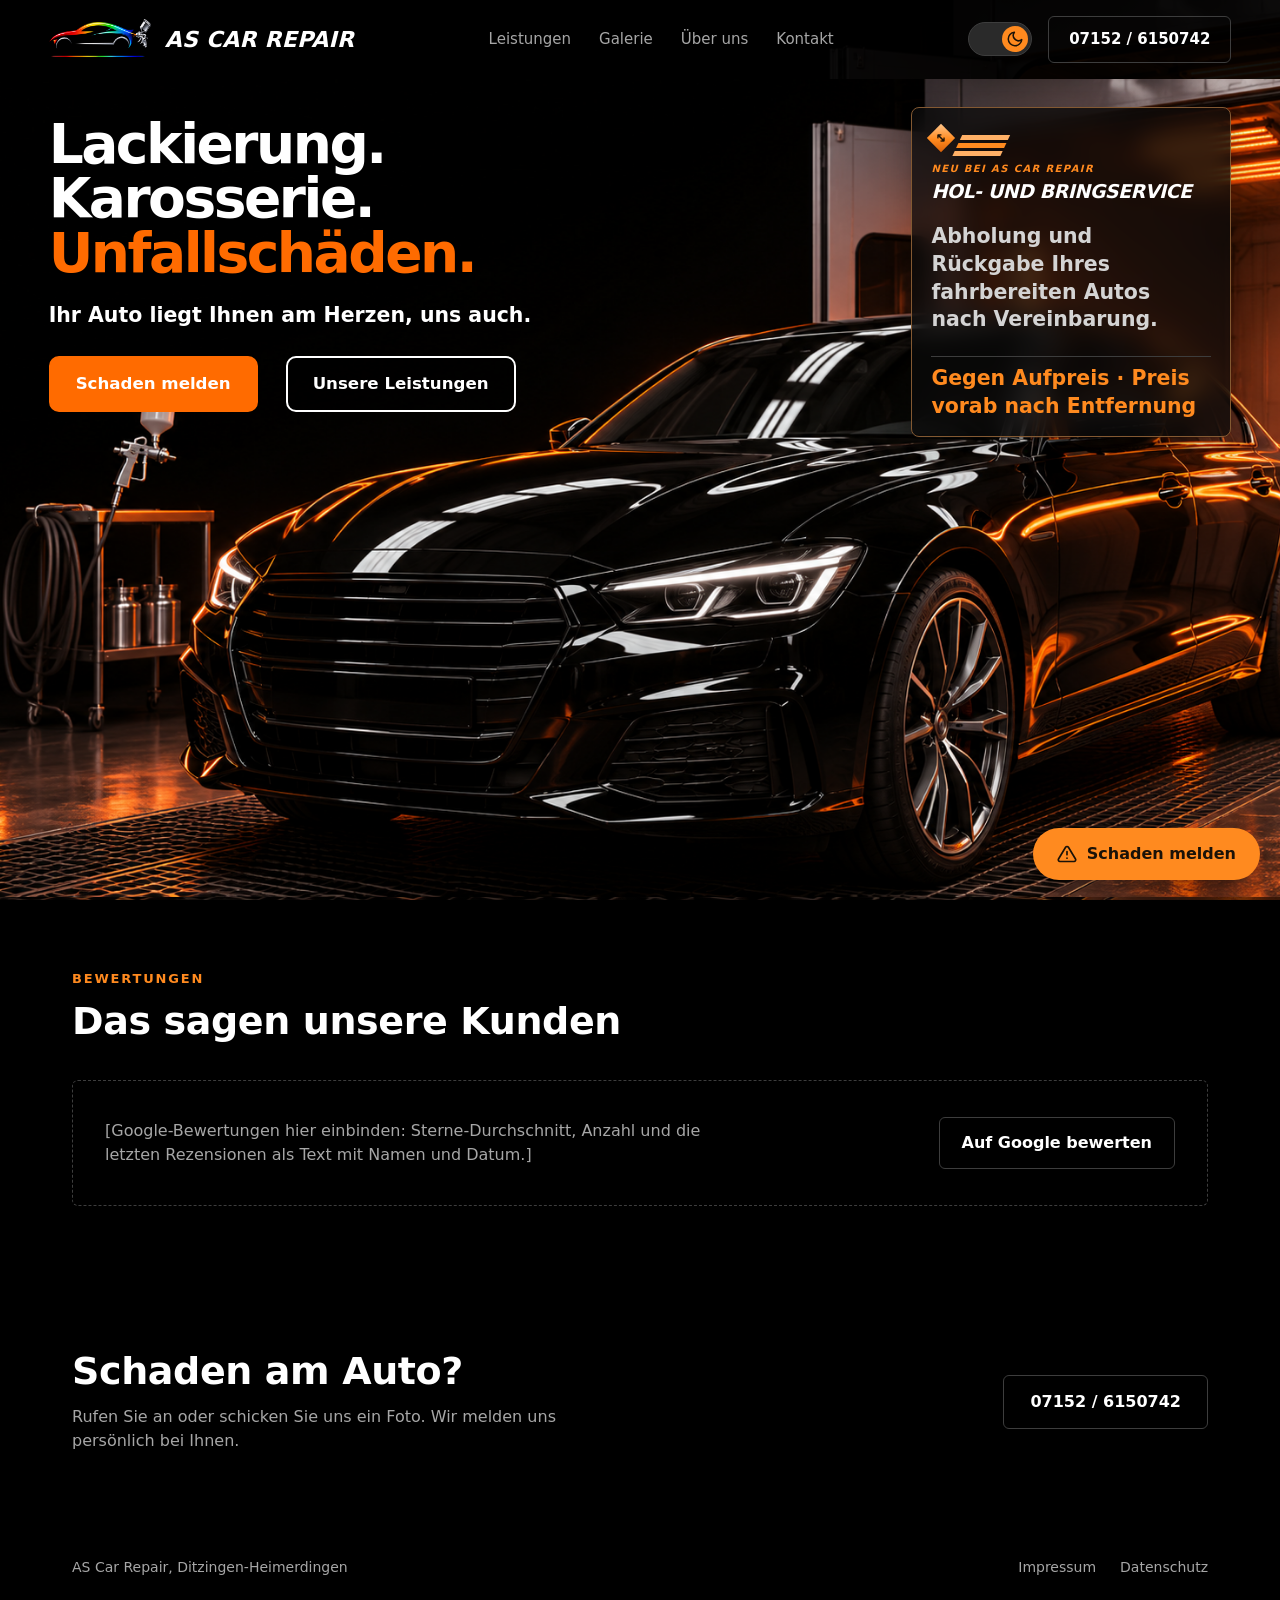
==== commit eeea3e0a: "Hol- und Bringservice dezent im Startbild platzieren" ====
--- a/index.html
+++ b/index.html
@@ -27,7 +27,7 @@
 <meta name="twitter:title" content="AS Car Repair Ditzingen-Heimerdingen | Lackierung und Karosserie">
 <meta name="twitter:description" content="Kfz-Werkstatt in Ditzingen-Heimerdingen: Fahrzeuglackierung, Karosserieinstandsetzung, Unfallschäden, Felgenreparatur und Oldtimer-Restauration.">
 <meta name="twitter:image" content="https://gkstgt.github.io/as-car-repair/assets/og-image.png">
-<link rel="stylesheet" href="assets/site.css?v=full-scene-1">
+<link rel="stylesheet" href="assets/site.css?v=service-hint-1">
 <script src="assets/site.js"></script>
 
 <script type="application/ld+json">
@@ -162,13 +162,11 @@
 <a class="hero-secondary" href="leistungen.html">Unsere Leistungen</a>
 </div>
 </div>
-</section>
-<section aria-labelledby="h-holbring" class="pickup-section">
 <aside class="pickup-card" aria-labelledby="h-holbring">
 <div class="pickup-mark" aria-hidden="true"><span class="pickup-mark-arrow">↔</span><span class="pickup-mark-stripes"></span></div>
 <div class="pickup-eyebrow">NEU BEI AS CAR REPAIR</div>
 <h2 id="h-holbring">Hol- und Bringservice</h2>
-<p class="pickup-description">Wir holen Ihr fahrbereites Auto nach Vereinbarung ab und bringen es nach der Reparatur zurück.</p>
+<p class="pickup-description">Abholung und Rückgabe Ihres fahrbereiten Autos nach Vereinbarung.</p>
 <p class="pickup-price">Gegen Aufpreis · Preis vorab nach Entfernung</p>
 </aside>
 </section>
--- a/assets/site.css
+++ b/assets/site.css
@@ -94,16 +94,16 @@
 .hero-actions .hero-primary:hover{background:#e65e00;border-color:#e65e00;color:#fff}
 .hero-actions .hero-secondary{background:color-mix(in srgb,var(--bg) 52%,transparent);color:inherit}
 .hero-actions .hero-secondary:hover{background:color-mix(in srgb,var(--bg) 80%,transparent);color:inherit}
-.pickup-section{display:flex;align-items:center;min-height:520px;box-sizing:border-box;padding:72px clamp(32px,7vw,140px);background:transparent}
-.pickup-card{position:relative;width:min(100%,600px);box-sizing:border-box;padding:40px 44px 38px;border:1px solid color-mix(in srgb,var(--accent) 65%,var(--border));border-left:5px solid var(--accent);border-radius:14px;background:rgba(10,10,10,.84);-webkit-backdrop-filter:blur(14px);backdrop-filter:blur(14px);box-shadow:0 30px 70px rgba(0,0,0,.48),0 0 42px color-mix(in srgb,var(--accent) 12%,transparent)}
-:root[data-theme="light"] .pickup-card{background:rgba(255,255,255,.88);box-shadow:0 30px 70px rgba(0,0,0,.16),0 0 42px color-mix(in srgb,var(--accent) 12%,transparent)}
-.pickup-mark{display:flex;align-items:center;gap:16px;height:48px}
-.pickup-mark-arrow{display:flex;align-items:center;justify-content:center;width:34px;height:34px;transform:rotate(45deg);background:linear-gradient(135deg,#ffc58a,var(--accent) 55%,#d9620a);color:#1a1208;font-size:20px;font-weight:900}
-.pickup-mark-stripes{display:block;width:78px;height:8px;transform:skewX(-25deg);background:#ffb066;box-shadow:0 13px 0 var(--accent),0 26px 0 #ffb066}
-.pickup-eyebrow{margin-top:18px;color:var(--acctext);font-size:12px;font-style:italic;font-weight:800;letter-spacing:.16em}
-.pickup-card h2{margin:10px 0 18px;font-size:clamp(30px,3vw,43px);font-style:italic;font-weight:900;letter-spacing:-.035em;line-height:1.05;text-transform:uppercase;text-wrap:balance}
-.pickup-description{margin:0;max-width:45ch;color:var(--fg2);font-size:18px;line-height:1.55}
-.pickup-price{margin:28px 0 0;padding-top:17px;border-top:1px solid var(--border);color:var(--acctext);font-size:15px;font-weight:800}
+.hero .pickup-card{position:absolute;z-index:2;top:28px;right:clamp(24px,3.8vw,64px);width:320px;box-sizing:border-box;padding:17px 19px 16px;border:1px solid color-mix(in srgb,var(--accent) 36%,var(--border));border-radius:8px;background:rgba(10,10,10,.74);-webkit-backdrop-filter:blur(12px);backdrop-filter:blur(12px);box-shadow:0 10px 26px rgba(0,0,0,.22)}
+:root[data-theme="light"] .hero .pickup-card{background:rgba(255,255,255,.82);box-shadow:0 10px 26px rgba(0,0,0,.1)}
+.pickup-mark{display:flex;align-items:center;gap:10px;height:26px}
+.pickup-mark-arrow{display:flex;align-items:center;justify-content:center;width:20px;height:20px;transform:rotate(45deg);background:linear-gradient(135deg,#ffc58a,var(--accent) 55%,#d9620a);color:#1a1208;font-size:13px;font-weight:900}
+.pickup-mark-stripes{display:block;width:48px;height:5px;transform:skewX(-25deg);background:#ffb066;box-shadow:0 8px 0 var(--accent),0 16px 0 #ffb066}
+.pickup-eyebrow{margin-top:10px;color:var(--acctext);font-size:10px;font-style:italic;font-weight:800;letter-spacing:.14em}
+.pickup-card h2{margin:5px 0 8px;font-size:19px;font-style:italic;font-weight:850;letter-spacing:-.025em;line-height:1.1;text-transform:uppercase}
+.pickup-description{margin:0;color:var(--fg2);font-size:13px;line-height:1.4}
+.pickup-price{margin:11px 0 0;padding-top:8px;border-top:1px solid var(--border);color:var(--acctext);font-size:12px;font-weight:750;line-height:1.3}
+@media (max-width:920px){.hero .pickup-card{position:relative;top:auto;right:auto;width:min(300px,calc(100% - 40px));margin:18px 20px 24px auto}}
 @media (max-width:700px){
 .hero{min-height:660px;background-size:auto 65%;background-repeat:no-repeat;background-position:55% bottom}
 .hero::before{content:"";position:absolute;inset:0;z-index:0;background:linear-gradient(to bottom,var(--bg) 0%,var(--bg) 32%,color-mix(in srgb,var(--bg) 88%,transparent) 48%,transparent 69%)}
@@ -112,10 +112,6 @@
 .hero p{font-size:18px;max-width:32ch}
 .hero-actions{gap:10px;margin-top:22px}
 .hero-actions a{min-height:46px;padding:9px 15px;font-size:15px;border-radius:8px}
-.pickup-section{min-height:0;padding:48px 20px 54px}
-.pickup-card{padding:28px 27px 30px}
-.pickup-card h2{font-size:clamp(28px,7vw,36px)}
-.pickup-description{font-size:16px}
 }
 @media (max-width:380px){.hero{min-height:620px;background-size:auto 59%}.hero-actions a{font-size:14px;padding:8px 11px}}
 
@@ -127,6 +123,6 @@
 
 /* Die Werkstattkulisse läuft auf der Startseite unter allen Abschnitten weiter. */
 .home-body header{background:color-mix(in srgb,var(--bg) 86%,transparent)}
-.home-body .pickup-section,.home-body #bewertungen,.home-body #bewertungen + section,.home-body footer{background:transparent!important;border-top:0!important}
+.home-body #bewertungen,.home-body #bewertungen + section,.home-body footer{background:transparent!important;border-top:0!important}
 .home-body #bewertungen [style*="border:1px dashed"]{background:color-mix(in srgb,var(--bg) 82%,transparent);-webkit-backdrop-filter:blur(8px);backdrop-filter:blur(8px)}
 .home-body #bewertungen + section a[href^="tel"]{background:color-mix(in srgb,var(--bg) 78%,transparent)}
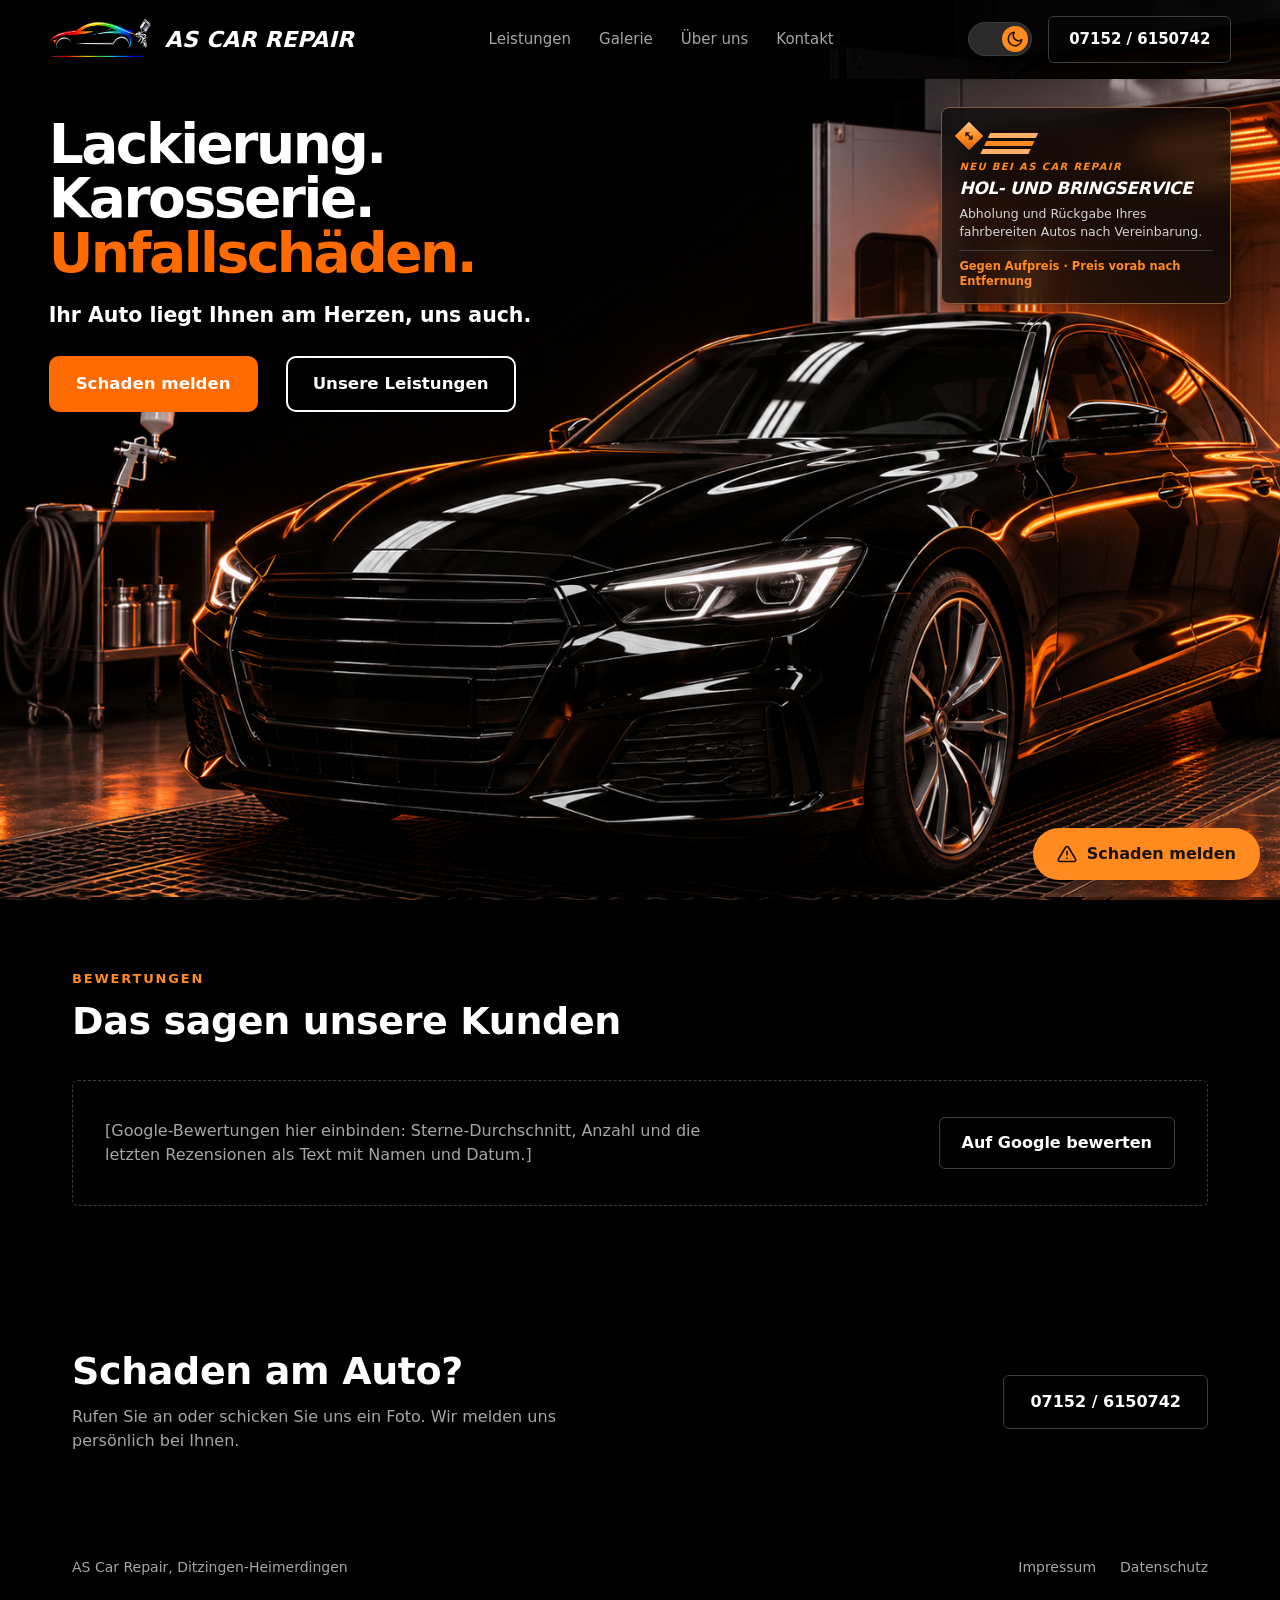
==== commit 96c2d4f9: "Service-Hinweis im Startbild kompakt halten" ====
--- a/index.html
+++ b/index.html
@@ -27,7 +27,7 @@
 <meta name="twitter:title" content="AS Car Repair Ditzingen-Heimerdingen | Lackierung und Karosserie">
 <meta name="twitter:description" content="Kfz-Werkstatt in Ditzingen-Heimerdingen: Fahrzeuglackierung, Karosserieinstandsetzung, Unfallschäden, Felgenreparatur und Oldtimer-Restauration.">
 <meta name="twitter:image" content="https://gkstgt.github.io/as-car-repair/assets/og-image.png">
-<link rel="stylesheet" href="assets/site.css?v=service-hint-1">
+<link rel="stylesheet" href="assets/site.css?v=service-hint-2">
 <script src="assets/site.js"></script>
 
 <script type="application/ld+json">
--- a/assets/site.css
+++ b/assets/site.css
@@ -94,15 +94,15 @@
 .hero-actions .hero-primary:hover{background:#e65e00;border-color:#e65e00;color:#fff}
 .hero-actions .hero-secondary{background:color-mix(in srgb,var(--bg) 52%,transparent);color:inherit}
 .hero-actions .hero-secondary:hover{background:color-mix(in srgb,var(--bg) 80%,transparent);color:inherit}
-.hero .pickup-card{position:absolute;z-index:2;top:28px;right:clamp(24px,3.8vw,64px);width:320px;box-sizing:border-box;padding:17px 19px 16px;border:1px solid color-mix(in srgb,var(--accent) 36%,var(--border));border-radius:8px;background:rgba(10,10,10,.74);-webkit-backdrop-filter:blur(12px);backdrop-filter:blur(12px);box-shadow:0 10px 26px rgba(0,0,0,.22)}
+.hero .pickup-card{position:absolute;z-index:2;top:28px;right:clamp(24px,3.8vw,64px);width:290px;box-sizing:border-box;padding:15px 17px 14px;border:1px solid color-mix(in srgb,var(--accent) 36%,var(--border));border-radius:8px;background:rgba(10,10,10,.74);-webkit-backdrop-filter:blur(12px);backdrop-filter:blur(12px);box-shadow:0 10px 26px rgba(0,0,0,.22)}
 :root[data-theme="light"] .hero .pickup-card{background:rgba(255,255,255,.82);box-shadow:0 10px 26px rgba(0,0,0,.1)}
 .pickup-mark{display:flex;align-items:center;gap:10px;height:26px}
 .pickup-mark-arrow{display:flex;align-items:center;justify-content:center;width:20px;height:20px;transform:rotate(45deg);background:linear-gradient(135deg,#ffc58a,var(--accent) 55%,#d9620a);color:#1a1208;font-size:13px;font-weight:900}
 .pickup-mark-stripes{display:block;width:48px;height:5px;transform:skewX(-25deg);background:#ffb066;box-shadow:0 8px 0 var(--accent),0 16px 0 #ffb066}
 .pickup-eyebrow{margin-top:10px;color:var(--acctext);font-size:10px;font-style:italic;font-weight:800;letter-spacing:.14em}
-.pickup-card h2{margin:5px 0 8px;font-size:19px;font-style:italic;font-weight:850;letter-spacing:-.025em;line-height:1.1;text-transform:uppercase}
-.pickup-description{margin:0;color:var(--fg2);font-size:13px;line-height:1.4}
-.pickup-price{margin:11px 0 0;padding-top:8px;border-top:1px solid var(--border);color:var(--acctext);font-size:12px;font-weight:750;line-height:1.3}
+.pickup-card h2{margin:5px 0 8px;font-size:17px;font-style:italic;font-weight:850;letter-spacing:-.025em;line-height:1.1;text-transform:uppercase}
+.hero .pickup-description{margin:0;color:var(--fg2);font-size:12.5px;font-weight:500;line-height:1.4}
+.hero .pickup-price{margin:10px 0 0;padding-top:8px;border-top:1px solid var(--border);color:var(--acctext);font-size:11.5px;font-weight:750;line-height:1.3}
 @media (max-width:920px){.hero .pickup-card{position:relative;top:auto;right:auto;width:min(300px,calc(100% - 40px));margin:18px 20px 24px auto}}
 @media (max-width:700px){
 .hero{min-height:660px;background-size:auto 65%;background-repeat:no-repeat;background-position:55% bottom}
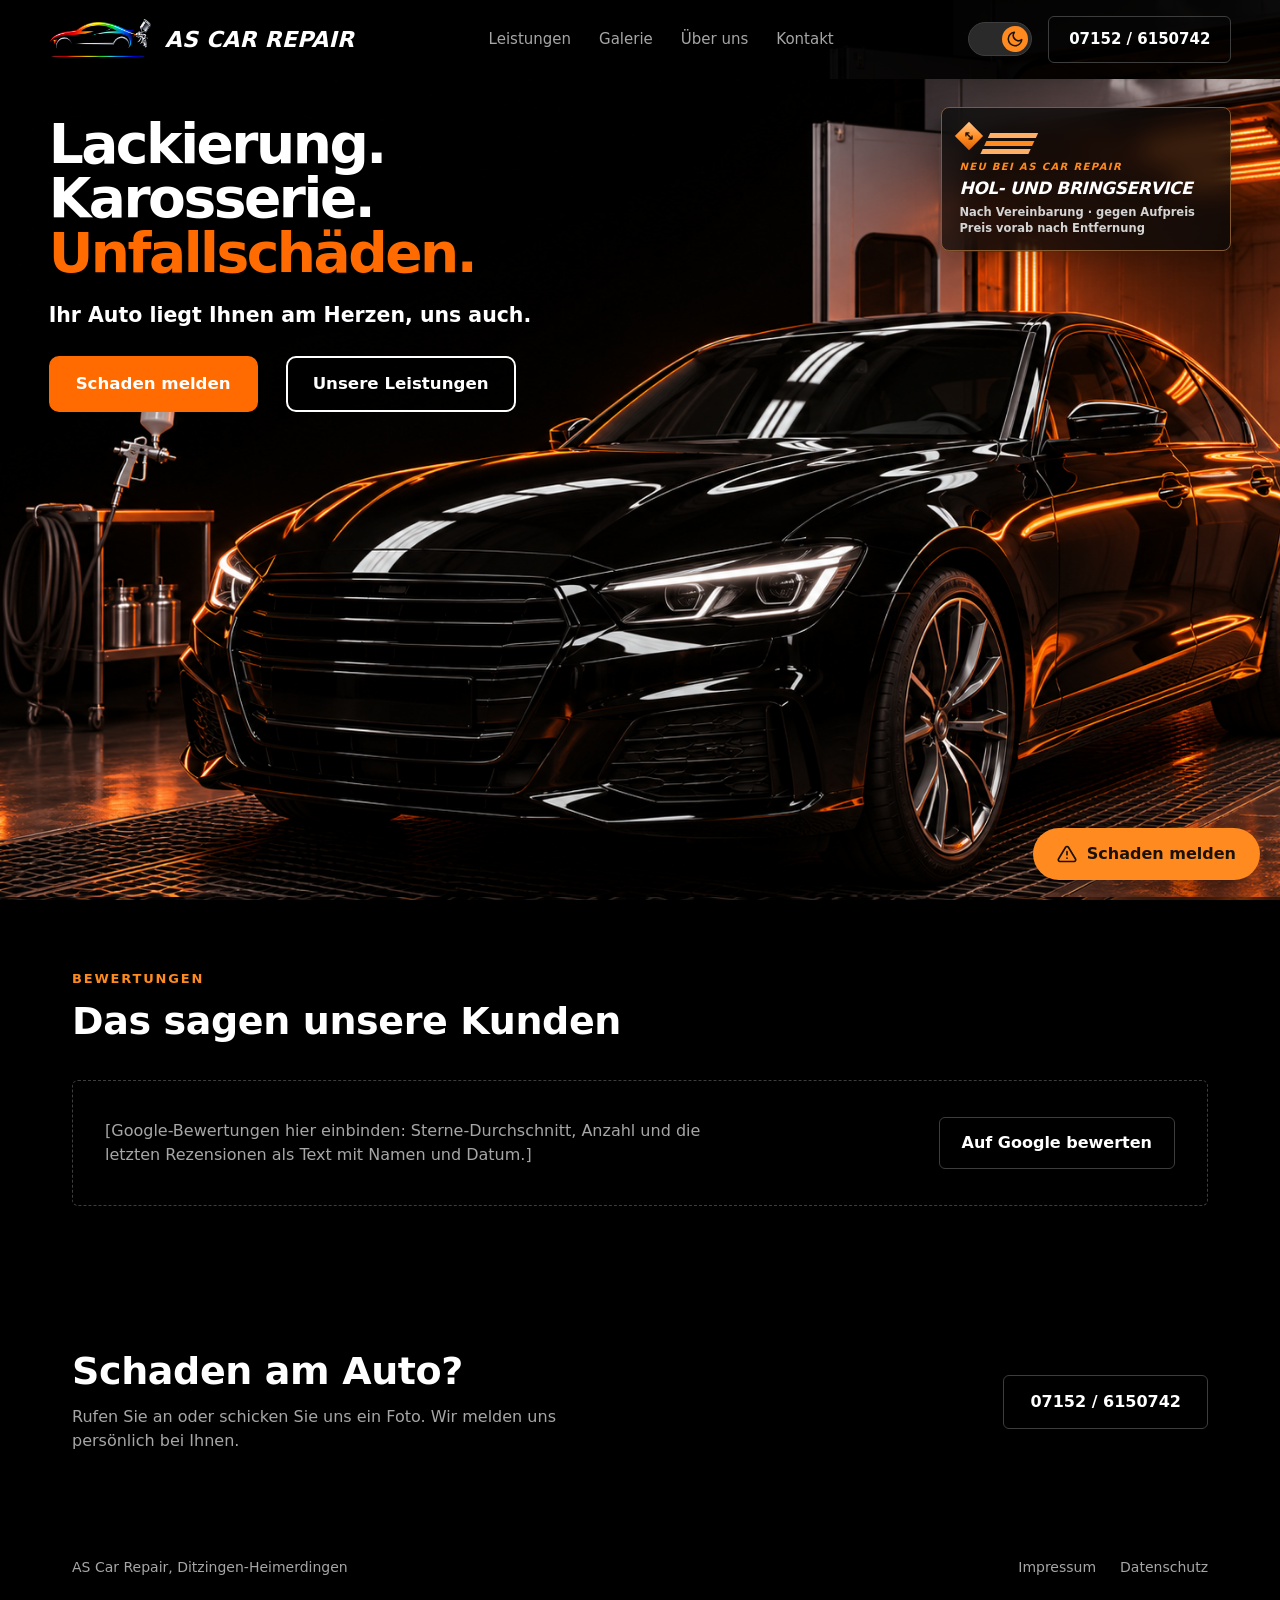
==== commit b281efc7: "Service-Hinweis auf Namen und Konditionen reduzieren" ====
--- a/index.html
+++ b/index.html
@@ -27,7 +27,7 @@
 <meta name="twitter:title" content="AS Car Repair Ditzingen-Heimerdingen | Lackierung und Karosserie">
 <meta name="twitter:description" content="Kfz-Werkstatt in Ditzingen-Heimerdingen: Fahrzeuglackierung, Karosserieinstandsetzung, Unfallschäden, Felgenreparatur und Oldtimer-Restauration.">
 <meta name="twitter:image" content="https://gkstgt.github.io/as-car-repair/assets/og-image.png">
-<link rel="stylesheet" href="assets/site.css?v=service-hint-2">
+<link rel="stylesheet" href="assets/site.css?v=service-hint-3">
 <script src="assets/site.js"></script>
 
 <script type="application/ld+json">
@@ -166,8 +166,7 @@
 <div class="pickup-mark" aria-hidden="true"><span class="pickup-mark-arrow">↔</span><span class="pickup-mark-stripes"></span></div>
 <div class="pickup-eyebrow">NEU BEI AS CAR REPAIR</div>
 <h2 id="h-holbring">Hol- und Bringservice</h2>
-<p class="pickup-description">Abholung und Rückgabe Ihres fahrbereiten Autos nach Vereinbarung.</p>
-<p class="pickup-price">Gegen Aufpreis · Preis vorab nach Entfernung</p>
+<p class="pickup-price">Nach Vereinbarung · gegen Aufpreis<br>Preis vorab nach Entfernung</p>
 </aside>
 </section>
 <section aria-labelledby="h-bewertungen" id="bewertungen" style="border-top:1px solid var(--line);background:var(--bg2)">
--- a/assets/site.css
+++ b/assets/site.css
@@ -100,10 +100,9 @@
 .pickup-mark-arrow{display:flex;align-items:center;justify-content:center;width:20px;height:20px;transform:rotate(45deg);background:linear-gradient(135deg,#ffc58a,var(--accent) 55%,#d9620a);color:#1a1208;font-size:13px;font-weight:900}
 .pickup-mark-stripes{display:block;width:48px;height:5px;transform:skewX(-25deg);background:#ffb066;box-shadow:0 8px 0 var(--accent),0 16px 0 #ffb066}
 .pickup-eyebrow{margin-top:10px;color:var(--acctext);font-size:10px;font-style:italic;font-weight:800;letter-spacing:.14em}
-.pickup-card h2{margin:5px 0 8px;font-size:17px;font-style:italic;font-weight:850;letter-spacing:-.025em;line-height:1.1;text-transform:uppercase}
-.hero .pickup-description{margin:0;color:var(--fg2);font-size:12.5px;font-weight:500;line-height:1.4}
-.hero .pickup-price{margin:10px 0 0;padding-top:8px;border-top:1px solid var(--border);color:var(--acctext);font-size:11.5px;font-weight:750;line-height:1.3}
-@media (max-width:920px){.hero .pickup-card{position:relative;top:auto;right:auto;width:min(300px,calc(100% - 40px));margin:18px 20px 24px auto}}
+.pickup-card h2{margin:5px 0 0;font-size:17px;font-style:italic;font-weight:850;letter-spacing:-.025em;line-height:1.1;text-transform:uppercase}
+.hero .pickup-price{margin:8px 0 0;color:var(--fg2);font-size:11.5px;font-weight:650;line-height:1.35}
+@media (max-width:920px){.hero .pickup-card{position:relative;top:auto;right:auto;width:min(260px,calc(100% - 40px));margin:18px 20px 24px auto}}
 @media (max-width:700px){
 .hero{min-height:660px;background-size:auto 65%;background-repeat:no-repeat;background-position:55% bottom}
 .hero::before{content:"";position:absolute;inset:0;z-index:0;background:linear-gradient(to bottom,var(--bg) 0%,var(--bg) 32%,color-mix(in srgb,var(--bg) 88%,transparent) 48%,transparent 69%)}
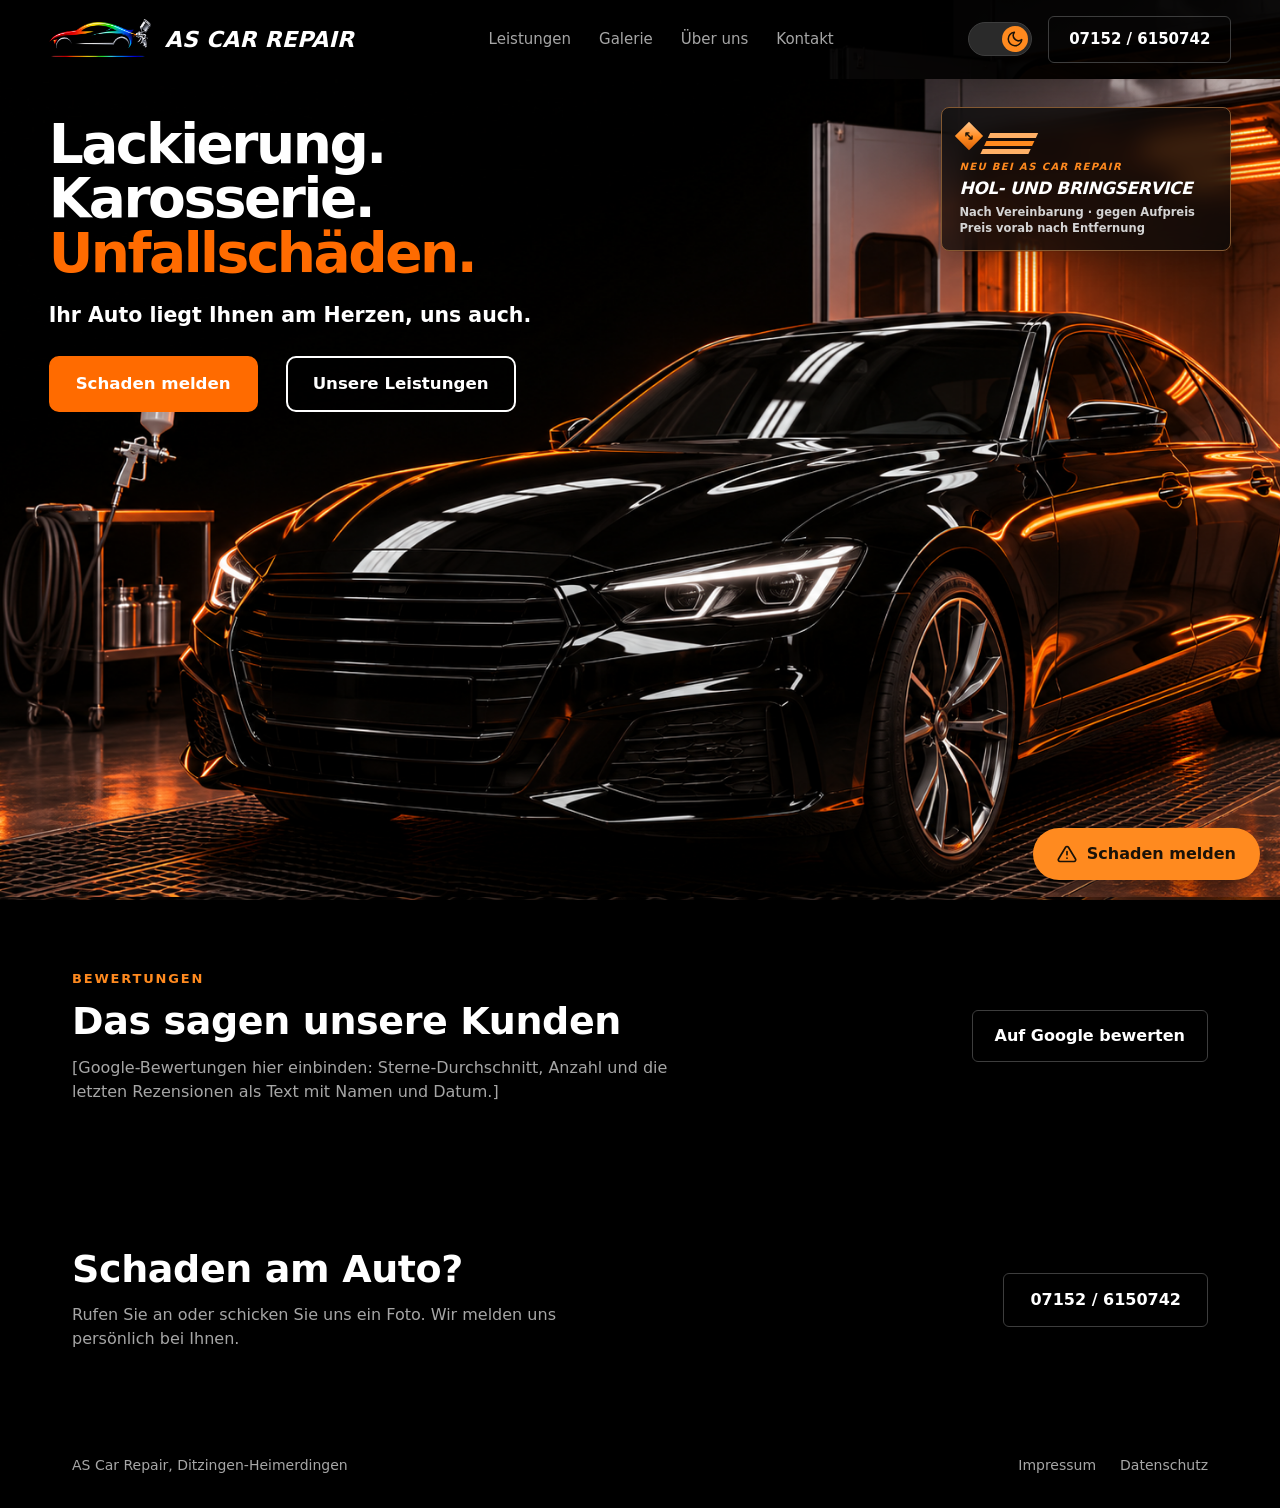
==== commit f46aefb0: "Bewertungsbereich ohne Innenrahmen ausrichten" ====
--- a/index.html
+++ b/index.html
@@ -1,202 +1,203 @@
-<!doctype html>
-<html lang="de" data-theme="dark">
-<head>
-<meta charset="utf-8">
-<meta name="viewport" content="width=device-width, initial-scale=1">
-<meta http-equiv="Content-Security-Policy" content="default-src 'none'; img-src 'self' data:; style-src 'self' 'unsafe-inline'; script-src 'self'; connect-src 'none'; base-uri 'none'; form-action 'none'">
-<title>AS Car Repair Ditzingen-Heimerdingen | Lackierung und Karosserie</title>
-<meta name="description" content="Kfz-Werkstatt in Ditzingen-Heimerdingen: Fahrzeuglackierung, Karosserieinstandsetzung, Unfallschäden, Felgenreparatur und Oldtimer-Restauration.">
-<!-- Vor dem Livegang auf "index, follow" stellen, sobald alle Platzhalter ersetzt sind -->
-<meta name="robots" content="noindex, nofollow">
-<link rel="canonical" href="https://gkstgt.github.io/as-car-repair/">
-<meta name="theme-color" content="#000000">
-<link rel="icon" href="favicon.ico" sizes="any">
-<link rel="icon" type="image/png" sizes="32x32" href="assets/favicon-32.png">
-<link rel="apple-touch-icon" href="assets/apple-touch-icon.png">
-<meta property="og:type" content="website">
-<meta property="og:locale" content="de_DE">
-<meta property="og:site_name" content="AS Car Repair">
-<meta property="og:title" content="AS Car Repair Ditzingen-Heimerdingen | Lackierung und Karosserie">
-<meta property="og:description" content="Kfz-Werkstatt in Ditzingen-Heimerdingen: Fahrzeuglackierung, Karosserieinstandsetzung, Unfallschäden, Felgenreparatur und Oldtimer-Restauration.">
-<meta property="og:url" content="https://gkstgt.github.io/as-car-repair/">
-<meta property="og:image" content="https://gkstgt.github.io/as-car-repair/assets/og-image.png">
-<meta property="og:image:width" content="1200">
-<meta property="og:image:height" content="630">
-<meta property="og:image:alt" content="AS Car Repair: Fahrzeug im Regenbogen-Farbverlauf mit Lackierpistole">
-<meta name="twitter:card" content="summary_large_image">
-<meta name="twitter:title" content="AS Car Repair Ditzingen-Heimerdingen | Lackierung und Karosserie">
-<meta name="twitter:description" content="Kfz-Werkstatt in Ditzingen-Heimerdingen: Fahrzeuglackierung, Karosserieinstandsetzung, Unfallschäden, Felgenreparatur und Oldtimer-Restauration.">
-<meta name="twitter:image" content="https://gkstgt.github.io/as-car-repair/assets/og-image.png">
-<link rel="stylesheet" href="assets/site.css?v=service-hint-3">
-<script src="assets/site.js"></script>
-
-<script type="application/ld+json">
-{
- "@context": "https://schema.org",
- "@graph": [
-  {
-   "@type": "WebSite",
-   "@id": "https://gkstgt.github.io/as-car-repair/#website",
-   "url": "https://gkstgt.github.io/as-car-repair/",
-   "name": "AS Car Repair",
-   "inLanguage": "de-DE",
-   "publisher": {
-    "@id": "https://gkstgt.github.io/as-car-repair/#business"
-   }
-  },
-  {
-   "@type": "AutoBodyShop",
-   "@id": "https://gkstgt.github.io/as-car-repair/#business",
-   "name": "AS Car Repair",
-   "url": "https://gkstgt.github.io/as-car-repair/",
-   "description": "Kfz-Werkstatt für Fahrzeuglackierung, Karosserieinstandsetzung und Unfallinstandsetzung in Ditzingen-Heimerdingen.",
-   "logo": "https://gkstgt.github.io/as-car-repair/assets/logo-symbol.png",
-   "image": "https://gkstgt.github.io/as-car-repair/assets/og-image.png",
-   "telephone": "+49 7152 6150742",
-   "email": "as.car@gmx.de",
-   "address": {
-    "@type": "PostalAddress",
-    "streetAddress": "Otto-Hahn-Straße 2",
-    "postalCode": "71254",
-    "addressLocality": "Ditzingen",
-    "addressRegion": "Baden-Württemberg",
-    "addressCountry": "DE"
-   },
-   "openingHoursSpecification": [
-    {
-     "@type": "OpeningHoursSpecification",
-     "dayOfWeek": [
-      "Monday",
-      "Tuesday",
-      "Wednesday",
-      "Thursday",
-      "Friday"
-     ],
-     "opens": "08:00",
-     "closes": "17:00"
-    }
-   ],
-   "hasOfferCatalog": {
-    "@type": "OfferCatalog",
-    "name": "Leistungen",
-    "itemListElement": [
-     {
-      "@type": "Offer",
-      "itemOffered": {
-       "@type": "Service",
-       "name": "Fahrzeuglackierung"
-      }
-     },
-     {
-      "@type": "Offer",
-      "itemOffered": {
-       "@type": "Service",
-       "name": "Unfallschäden und Smart Repair"
-      }
-     },
-     {
-      "@type": "Offer",
-      "itemOffered": {
-       "@type": "Service",
-       "name": "Karosserieinstandsetzung und Aufbereitung"
-      }
-     },
-     {
-      "@type": "Offer",
-      "itemOffered": {
-       "@type": "Service",
-       "name": "Felgenreparatur"
-      }
-     },
-     {
-      "@type": "Offer",
-      "itemOffered": {
-       "@type": "Service",
-       "name": "Oldtimer-Restauration"
-      }
-     }
-    ]
-   }
-  }
- ]
-}
-</script>
-</head>
-<body class="interior-body home-body">
-<div class="interior-page" style="width:100%;box-sizing:border-box;background:var(--bg);color:var(--fg);font-family:system-ui,-apple-system,'Segoe UI',Roboto,Helvetica,Arial,sans-serif;line-height:1.5;container-type:inline-size">
-
-<!-- Kopfzeile -->
-<header style="width:100%;margin:0 auto;padding:16px clamp(24px,3.8vw,64px);box-sizing:border-box;display:flex;flex-wrap:wrap;align-items:center;justify-content:space-between;gap:16px 32px">
-<a href="index.html" aria-label="AS Car Repair, Startseite" style="display:flex;align-items:center;gap:14px;flex:0 0 auto">
-<img src="assets/logo-symbol.png" alt="" width="102" height="40" style="display:block;height:40px;width:auto">
-<span style="font-size:22px;font-weight:800;font-style:italic;letter-spacing:0.01em;color:var(--fg);white-space:nowrap">AS CAR REPAIR</span>
-</a>
-<nav aria-label="Hauptmenü" style="display:flex;flex-wrap:wrap;gap:8px 28px;font-size:15px;color:var(--muted)">
-<a href="leistungen.html">Leistungen</a>
-<a href="galerie.html">Galerie</a>
-<a href="ueber-uns.html">Über uns</a>
-<a href="kontakt.html">Kontakt</a>
-</nav>
-<div style="display:flex;align-items:center;gap:16px;flex:0 0 auto">
-<button type="button" role="switch" id="theme-toggle" aria-checked="true" aria-label="Dunkelmodus" style="position:relative;display:block;flex:0 0 auto;width:64px;height:34px;padding:0;border:1px solid var(--border);border-radius:17px;background:var(--track);cursor:pointer">
-<span style="position:absolute;top:3px;left:3px;width:26px;height:26px;border-radius:50%;background:var(--accent);transform:translateX(var(--knobx));transition:transform .55s cubic-bezier(.34,1.5,.5,1),background-color .45s ease;display:block">
-<svg viewBox="0 0 24 24" width="18" height="18" fill="none" stroke="#1a1208" stroke-width="2" stroke-linecap="round" stroke-linejoin="round" aria-hidden="true" style="position:absolute;top:4px;left:4px;opacity:var(--sun);transform:rotate(var(--sunrot)) scale(var(--sunscale));transition:opacity .35s ease,transform .55s cubic-bezier(.34,1.3,.5,1)"><circle cx="12" cy="12" r="4"></circle><path d="M12 2v2M12 20v2M4.9 4.9l1.4 1.4M17.7 17.7l1.4 1.4M2 12h2M20 12h2M4.9 19.1l1.4-1.4M17.7 6.3l1.4-1.4"></path></svg>
-<svg viewBox="0 0 24 24" width="18" height="18" fill="none" stroke="#1a1208" stroke-width="2" stroke-linecap="round" stroke-linejoin="round" aria-hidden="true" style="position:absolute;top:4px;left:4px;opacity:var(--moon);transform:rotate(var(--moonrot)) scale(var(--moonscale));transition:opacity .35s ease,transform .55s cubic-bezier(.34,1.3,.5,1)"><path d="M21 12.8A9 9 0 1 1 11.2 3a7 7 0 0 0 9.8 9.8z"></path></svg>
-</span>
-</button>
-<a href="tel:+4971526150742" style="display:inline-block;padding:11px 20px;border:1px solid var(--border);border-radius:6px;font-weight:600;font-size:15px;color:var(--fg);white-space:nowrap">07152 / 6150742</a>
-</div>
-</header>
-
-<main id="inhalt">
-<section aria-labelledby="h-oben" id="oben" class="hero">
-<div class="hero-content">
-<h1 id="h-oben">
-<span>Lackierung.</span>
-<span>Karosserie.</span>
-<span class="hero-accent">Unfallschäden.</span>
-</h1>
-<p>Ihr Auto liegt Ihnen am Herzen, uns auch.</p>
-<div class="hero-actions">
-<a class="hero-primary" href="kontakt.html">Schaden melden</a>
-<a class="hero-secondary" href="leistungen.html">Unsere Leistungen</a>
-</div>
-</div>
-<aside class="pickup-card" aria-labelledby="h-holbring">
-<div class="pickup-mark" aria-hidden="true"><span class="pickup-mark-arrow">↔</span><span class="pickup-mark-stripes"></span></div>
-<div class="pickup-eyebrow">NEU BEI AS CAR REPAIR</div>
-<h2 id="h-holbring">Hol- und Bringservice</h2>
-<p class="pickup-price">Nach Vereinbarung · gegen Aufpreis<br>Preis vorab nach Entfernung</p>
-</aside>
-</section>
-<section aria-labelledby="h-bewertungen" id="bewertungen" style="border-top:1px solid var(--line);background:var(--bg2)">
-<div style="max-width:1200px;margin:0 auto;padding:72px 32px;box-sizing:border-box">
-<div style="font-size:13px;font-weight:700;letter-spacing:0.14em;text-transform:uppercase;color:var(--acctext)">Bewertungen</div>
-<h2 id="h-bewertungen" style="margin:12px 0 0;font-size:clamp(26px,3.2cqi,38px);line-height:1.15;font-weight:800;letter-spacing:-0.01em;text-wrap:balance">Das sagen unsere Kunden</h2>
-<div style="margin-top:36px;padding:36px 32px;border:1px dashed var(--border);border-radius:6px;display:flex;flex-wrap:wrap;align-items:center;justify-content:space-between;gap:20px 32px">
-<p style="margin:0;flex:1 1 380px;min-width:0;color:var(--muted);max-width:60ch">[Google-Bewertungen hier einbinden: Sterne-Durchschnitt, Anzahl und die letzten Rezensionen als Text mit Namen und Datum.]</p>
-<a href="kontakt.html" style="flex:0 0 auto;display:inline-block;padding:13px 22px;border:1px solid var(--border);border-radius:6px;font-weight:600;color:var(--fg)">Auf Google bewerten</a>
-</div>
-</div>
-</section>
-<section aria-labelledby="h-cta" style="border-top:1px solid var(--line)"><div style="max-width:1200px;margin:0 auto;padding:72px 32px;box-sizing:border-box;display:flex;flex-wrap:wrap;align-items:center;justify-content:space-between;gap:24px 40px"><div style="flex:1 1 380px;min-width:0"><h2 id="h-cta" style="margin:0;font-size:clamp(26px,3.2cqi,38px);line-height:1.15;font-weight:800;letter-spacing:-0.01em;text-wrap:balance">Schaden am Auto?</h2><p style="margin:12px 0 0;color:var(--muted);max-width:52ch">Rufen Sie an oder schicken Sie uns ein Foto. Wir melden uns persönlich bei Ihnen.</p></div><div style="display:flex;flex-wrap:wrap;gap:12px"><a href="tel:+4971526150742" style="display:inline-block;padding:14px 26px;border:1px solid var(--border);border-radius:6px;font-weight:600;font-size:16px;color:var(--fg)">07152 / 6150742</a></div></div></section>
-</main>
-
-<!-- Fußzeile -->
-<footer style="border-top:1px solid var(--line)">
-<div style="max-width:1200px;margin:0 auto;padding:32px;box-sizing:border-box;display:flex;flex-wrap:wrap;align-items:center;justify-content:space-between;gap:16px 32px;font-size:14px;color:var(--muted)">
-<div>AS Car Repair, Ditzingen-Heimerdingen</div>
-<div style="display:flex;flex-wrap:wrap;gap:8px 24px">
-<a href="impressum.html">Impressum</a>
-<a href="datenschutz.html">Datenschutz</a>
-</div>
-</div>
-</footer>
-
-</div>
-<div class="sm-dock">
-<a class="sm-call" href="tel:+4971526150742" aria-label="Anrufen: 07152 6150742"><svg viewBox="0 0 24 24" width="20" height="20" fill="none" stroke="currentColor" stroke-width="2" stroke-linecap="round" stroke-linejoin="round" aria-hidden="true"><path d="M22 16.9v3a2 2 0 0 1-2.2 2 19.8 19.8 0 0 1-8.6-3.1 19.5 19.5 0 0 1-6-6A19.8 19.8 0 0 1 2.1 4.2 2 2 0 0 1 4.1 2h3a2 2 0 0 1 2 1.7c.1 1 .4 1.9.7 2.8a2 2 0 0 1-.5 2.1L8.1 9.9a16 16 0 0 0 6 6l1.3-1.3a2 2 0 0 1 2.1-.4c.9.3 1.8.6 2.8.7a2 2 0 0 1 1.7 2z"/></svg><span>Anrufen</span></a>
-<a class="sm-btn" href="kontakt.html"><svg viewBox="0 0 24 24" width="20" height="20" fill="none" stroke="currentColor" stroke-width="2" stroke-linecap="round" stroke-linejoin="round" aria-hidden="true"><path d="M10.3 3.9 1.8 18a2 2 0 0 0 1.7 3h17a2 2 0 0 0 1.7-3L13.7 3.9a2 2 0 0 0-3.4 0z"/><path d="M12 9v4M12 17h.01"/></svg><span>Schaden melden</span></a>
-</div>
-</body>
-</html>
+<!doctype html>
+<html lang="de" data-theme="dark">
+<head>
+<meta charset="utf-8">
+<meta name="viewport" content="width=device-width, initial-scale=1">
+<meta http-equiv="Content-Security-Policy" content="default-src 'none'; img-src 'self' data:; style-src 'self' 'unsafe-inline'; script-src 'self'; connect-src 'none'; base-uri 'none'; form-action 'none'">
+<title>AS Car Repair Ditzingen-Heimerdingen | Lackierung und Karosserie</title>
+<meta name="description" content="Kfz-Werkstatt in Ditzingen-Heimerdingen: Fahrzeuglackierung, Karosserieinstandsetzung, Unfallschäden, Felgenreparatur und Oldtimer-Restauration.">
+<!-- Vor dem Livegang auf "index, follow" stellen, sobald alle Platzhalter ersetzt sind -->
+<meta name="robots" content="noindex, nofollow">
+<link rel="canonical" href="https://gkstgt.github.io/as-car-repair/">
+<meta name="theme-color" content="#000000">
+<link rel="icon" href="favicon.ico" sizes="any">
+<link rel="icon" type="image/png" sizes="32x32" href="assets/favicon-32.png">
+<link rel="apple-touch-icon" href="assets/apple-touch-icon.png">
+<meta property="og:type" content="website">
+<meta property="og:locale" content="de_DE">
+<meta property="og:site_name" content="AS Car Repair">
+<meta property="og:title" content="AS Car Repair Ditzingen-Heimerdingen | Lackierung und Karosserie">
+<meta property="og:description" content="Kfz-Werkstatt in Ditzingen-Heimerdingen: Fahrzeuglackierung, Karosserieinstandsetzung, Unfallschäden, Felgenreparatur und Oldtimer-Restauration.">
+<meta property="og:url" content="https://gkstgt.github.io/as-car-repair/">
+<meta property="og:image" content="https://gkstgt.github.io/as-car-repair/assets/og-image.png">
+<meta property="og:image:width" content="1200">
+<meta property="og:image:height" content="630">
+<meta property="og:image:alt" content="AS Car Repair: Fahrzeug im Regenbogen-Farbverlauf mit Lackierpistole">
+<meta name="twitter:card" content="summary_large_image">
+<meta name="twitter:title" content="AS Car Repair Ditzingen-Heimerdingen | Lackierung und Karosserie">
+<meta name="twitter:description" content="Kfz-Werkstatt in Ditzingen-Heimerdingen: Fahrzeuglackierung, Karosserieinstandsetzung, Unfallschäden, Felgenreparatur und Oldtimer-Restauration.">
+<meta name="twitter:image" content="https://gkstgt.github.io/as-car-repair/assets/og-image.png">
+<link rel="stylesheet" href="assets/site.css?v=service-hint-3">
+<script src="assets/site.js"></script>
+
+<script type="application/ld+json">
+{
+ "@context": "https://schema.org",
+ "@graph": [
+  {
+   "@type": "WebSite",
+   "@id": "https://gkstgt.github.io/as-car-repair/#website",
+   "url": "https://gkstgt.github.io/as-car-repair/",
+   "name": "AS Car Repair",
+   "inLanguage": "de-DE",
+   "publisher": {
+    "@id": "https://gkstgt.github.io/as-car-repair/#business"
+   }
+  },
+  {
+   "@type": "AutoBodyShop",
+   "@id": "https://gkstgt.github.io/as-car-repair/#business",
+   "name": "AS Car Repair",
+   "url": "https://gkstgt.github.io/as-car-repair/",
+   "description": "Kfz-Werkstatt für Fahrzeuglackierung, Karosserieinstandsetzung und Unfallinstandsetzung in Ditzingen-Heimerdingen.",
+   "logo": "https://gkstgt.github.io/as-car-repair/assets/logo-symbol.png",
+   "image": "https://gkstgt.github.io/as-car-repair/assets/og-image.png",
+   "telephone": "+49 7152 6150742",
+   "email": "as.car@gmx.de",
+   "address": {
+    "@type": "PostalAddress",
+    "streetAddress": "Otto-Hahn-Straße 2",
+    "postalCode": "71254",
+    "addressLocality": "Ditzingen",
+    "addressRegion": "Baden-Württemberg",
+    "addressCountry": "DE"
+   },
+   "openingHoursSpecification": [
+    {
+     "@type": "OpeningHoursSpecification",
+     "dayOfWeek": [
+      "Monday",
+      "Tuesday",
+      "Wednesday",
+      "Thursday",
+      "Friday"
+     ],
+     "opens": "08:00",
+     "closes": "17:00"
+    }
+   ],
+   "hasOfferCatalog": {
+    "@type": "OfferCatalog",
+    "name": "Leistungen",
+    "itemListElement": [
+     {
+      "@type": "Offer",
+      "itemOffered": {
+       "@type": "Service",
+       "name": "Fahrzeuglackierung"
+      }
+     },
+     {
+      "@type": "Offer",
+      "itemOffered": {
+       "@type": "Service",
+       "name": "Unfallschäden und Smart Repair"
+      }
+     },
+     {
+      "@type": "Offer",
+      "itemOffered": {
+       "@type": "Service",
+       "name": "Karosserieinstandsetzung und Aufbereitung"
+      }
+     },
+     {
+      "@type": "Offer",
+      "itemOffered": {
+       "@type": "Service",
+       "name": "Felgenreparatur"
+      }
+     },
+     {
+      "@type": "Offer",
+      "itemOffered": {
+       "@type": "Service",
+       "name": "Oldtimer-Restauration"
+      }
+     }
+    ]
+   }
+  }
+ ]
+}
+</script>
+</head>
+<body class="interior-body home-body">
+<div class="interior-page" style="width:100%;box-sizing:border-box;background:var(--bg);color:var(--fg);font-family:system-ui,-apple-system,'Segoe UI',Roboto,Helvetica,Arial,sans-serif;line-height:1.5;container-type:inline-size">
+
+<!-- Kopfzeile -->
+<header style="width:100%;margin:0 auto;padding:16px clamp(24px,3.8vw,64px);box-sizing:border-box;display:flex;flex-wrap:wrap;align-items:center;justify-content:space-between;gap:16px 32px">
+<a href="index.html" aria-label="AS Car Repair, Startseite" style="display:flex;align-items:center;gap:14px;flex:0 0 auto">
+<img src="assets/logo-symbol.png" alt="" width="102" height="40" style="display:block;height:40px;width:auto">
+<span style="font-size:22px;font-weight:800;font-style:italic;letter-spacing:0.01em;color:var(--fg);white-space:nowrap">AS CAR REPAIR</span>
+</a>
+<nav aria-label="Hauptmenü" style="display:flex;flex-wrap:wrap;gap:8px 28px;font-size:15px;color:var(--muted)">
+<a href="leistungen.html">Leistungen</a>
+<a href="galerie.html">Galerie</a>
+<a href="ueber-uns.html">Über uns</a>
+<a href="kontakt.html">Kontakt</a>
+</nav>
+<div style="display:flex;align-items:center;gap:16px;flex:0 0 auto">
+<button type="button" role="switch" id="theme-toggle" aria-checked="true" aria-label="Dunkelmodus" style="position:relative;display:block;flex:0 0 auto;width:64px;height:34px;padding:0;border:1px solid var(--border);border-radius:17px;background:var(--track);cursor:pointer">
+<span style="position:absolute;top:3px;left:3px;width:26px;height:26px;border-radius:50%;background:var(--accent);transform:translateX(var(--knobx));transition:transform .55s cubic-bezier(.34,1.5,.5,1),background-color .45s ease;display:block">
+<svg viewBox="0 0 24 24" width="18" height="18" fill="none" stroke="#1a1208" stroke-width="2" stroke-linecap="round" stroke-linejoin="round" aria-hidden="true" style="position:absolute;top:4px;left:4px;opacity:var(--sun);transform:rotate(var(--sunrot)) scale(var(--sunscale));transition:opacity .35s ease,transform .55s cubic-bezier(.34,1.3,.5,1)"><circle cx="12" cy="12" r="4"></circle><path d="M12 2v2M12 20v2M4.9 4.9l1.4 1.4M17.7 17.7l1.4 1.4M2 12h2M20 12h2M4.9 19.1l1.4-1.4M17.7 6.3l1.4-1.4"></path></svg>
+<svg viewBox="0 0 24 24" width="18" height="18" fill="none" stroke="#1a1208" stroke-width="2" stroke-linecap="round" stroke-linejoin="round" aria-hidden="true" style="position:absolute;top:4px;left:4px;opacity:var(--moon);transform:rotate(var(--moonrot)) scale(var(--moonscale));transition:opacity .35s ease,transform .55s cubic-bezier(.34,1.3,.5,1)"><path d="M21 12.8A9 9 0 1 1 11.2 3a7 7 0 0 0 9.8 9.8z"></path></svg>
+</span>
+</button>
+<a href="tel:+4971526150742" style="display:inline-block;padding:11px 20px;border:1px solid var(--border);border-radius:6px;font-weight:600;font-size:15px;color:var(--fg);white-space:nowrap">07152 / 6150742</a>
+</div>
+</header>
+
+<main id="inhalt">
+<section aria-labelledby="h-oben" id="oben" class="hero">
+<div class="hero-content">
+<h1 id="h-oben">
+<span>Lackierung.</span>
+<span>Karosserie.</span>
+<span class="hero-accent">Unfallschäden.</span>
+</h1>
+<p>Ihr Auto liegt Ihnen am Herzen, uns auch.</p>
+<div class="hero-actions">
+<a class="hero-primary" href="kontakt.html">Schaden melden</a>
+<a class="hero-secondary" href="leistungen.html">Unsere Leistungen</a>
+</div>
+</div>
+<aside class="pickup-card" aria-labelledby="h-holbring">
+<div class="pickup-mark" aria-hidden="true"><span class="pickup-mark-arrow">↔</span><span class="pickup-mark-stripes"></span></div>
+<div class="pickup-eyebrow">NEU BEI AS CAR REPAIR</div>
+<h2 id="h-holbring">Hol- und Bringservice</h2>
+<p class="pickup-price">Nach Vereinbarung · gegen Aufpreis<br>Preis vorab nach Entfernung</p>
+</aside>
+</section>
+<section aria-labelledby="h-bewertungen" id="bewertungen" style="border-top:1px solid var(--line);background:var(--bg2)">
+<div style="max-width:1200px;margin:0 auto;padding:72px 32px;box-sizing:border-box;display:flex;flex-wrap:wrap;align-items:center;justify-content:space-between;gap:24px 40px">
+<div style="flex:1 1 380px;min-width:0">
+<div style="font-size:13px;font-weight:700;letter-spacing:0.14em;text-transform:uppercase;color:var(--acctext)">Bewertungen</div>
+<h2 id="h-bewertungen" style="margin:12px 0 0;font-size:clamp(26px,3.2cqi,38px);line-height:1.15;font-weight:800;letter-spacing:-0.01em;text-wrap:balance">Das sagen unsere Kunden</h2>
+<p style="margin:12px 0 0;color:var(--muted);max-width:60ch">[Google-Bewertungen hier einbinden: Sterne-Durchschnitt, Anzahl und die letzten Rezensionen als Text mit Namen und Datum.]</p>
+</div>
+<a href="kontakt.html" style="flex:0 0 auto;display:inline-block;padding:13px 22px;border:1px solid var(--border);border-radius:6px;font-weight:600;color:var(--fg)">Auf Google bewerten</a>
+</div>
+</section>
+<section aria-labelledby="h-cta" style="border-top:1px solid var(--line)"><div style="max-width:1200px;margin:0 auto;padding:72px 32px;box-sizing:border-box;display:flex;flex-wrap:wrap;align-items:center;justify-content:space-between;gap:24px 40px"><div style="flex:1 1 380px;min-width:0"><h2 id="h-cta" style="margin:0;font-size:clamp(26px,3.2cqi,38px);line-height:1.15;font-weight:800;letter-spacing:-0.01em;text-wrap:balance">Schaden am Auto?</h2><p style="margin:12px 0 0;color:var(--muted);max-width:52ch">Rufen Sie an oder schicken Sie uns ein Foto. Wir melden uns persönlich bei Ihnen.</p></div><div style="display:flex;flex-wrap:wrap;gap:12px"><a href="tel:+4971526150742" style="display:inline-block;padding:14px 26px;border:1px solid var(--border);border-radius:6px;font-weight:600;font-size:16px;color:var(--fg)">07152 / 6150742</a></div></div></section>
+</main>
+
+<!-- Fußzeile -->
+<footer style="border-top:1px solid var(--line)">
+<div style="max-width:1200px;margin:0 auto;padding:32px;box-sizing:border-box;display:flex;flex-wrap:wrap;align-items:center;justify-content:space-between;gap:16px 32px;font-size:14px;color:var(--muted)">
+<div>AS Car Repair, Ditzingen-Heimerdingen</div>
+<div style="display:flex;flex-wrap:wrap;gap:8px 24px">
+<a href="impressum.html">Impressum</a>
+<a href="datenschutz.html">Datenschutz</a>
+</div>
+</div>
+</footer>
+
+</div>
+<div class="sm-dock">
+<a class="sm-call" href="tel:+4971526150742" aria-label="Anrufen: 07152 6150742"><svg viewBox="0 0 24 24" width="20" height="20" fill="none" stroke="currentColor" stroke-width="2" stroke-linecap="round" stroke-linejoin="round" aria-hidden="true"><path d="M22 16.9v3a2 2 0 0 1-2.2 2 19.8 19.8 0 0 1-8.6-3.1 19.5 19.5 0 0 1-6-6A19.8 19.8 0 0 1 2.1 4.2 2 2 0 0 1 4.1 2h3a2 2 0 0 1 2 1.7c.1 1 .4 1.9.7 2.8a2 2 0 0 1-.5 2.1L8.1 9.9a16 16 0 0 0 6 6l1.3-1.3a2 2 0 0 1 2.1-.4c.9.3 1.8.6 2.8.7a2 2 0 0 1 1.7 2z"/></svg><span>Anrufen</span></a>
+<a class="sm-btn" href="kontakt.html"><svg viewBox="0 0 24 24" width="20" height="20" fill="none" stroke="currentColor" stroke-width="2" stroke-linecap="round" stroke-linejoin="round" aria-hidden="true"><path d="M10.3 3.9 1.8 18a2 2 0 0 0 1.7 3h17a2 2 0 0 0 1.7-3L13.7 3.9a2 2 0 0 0-3.4 0z"/><path d="M12 9v4M12 17h.01"/></svg><span>Schaden melden</span></a>
+</div>
+</body>
+</html>
+
